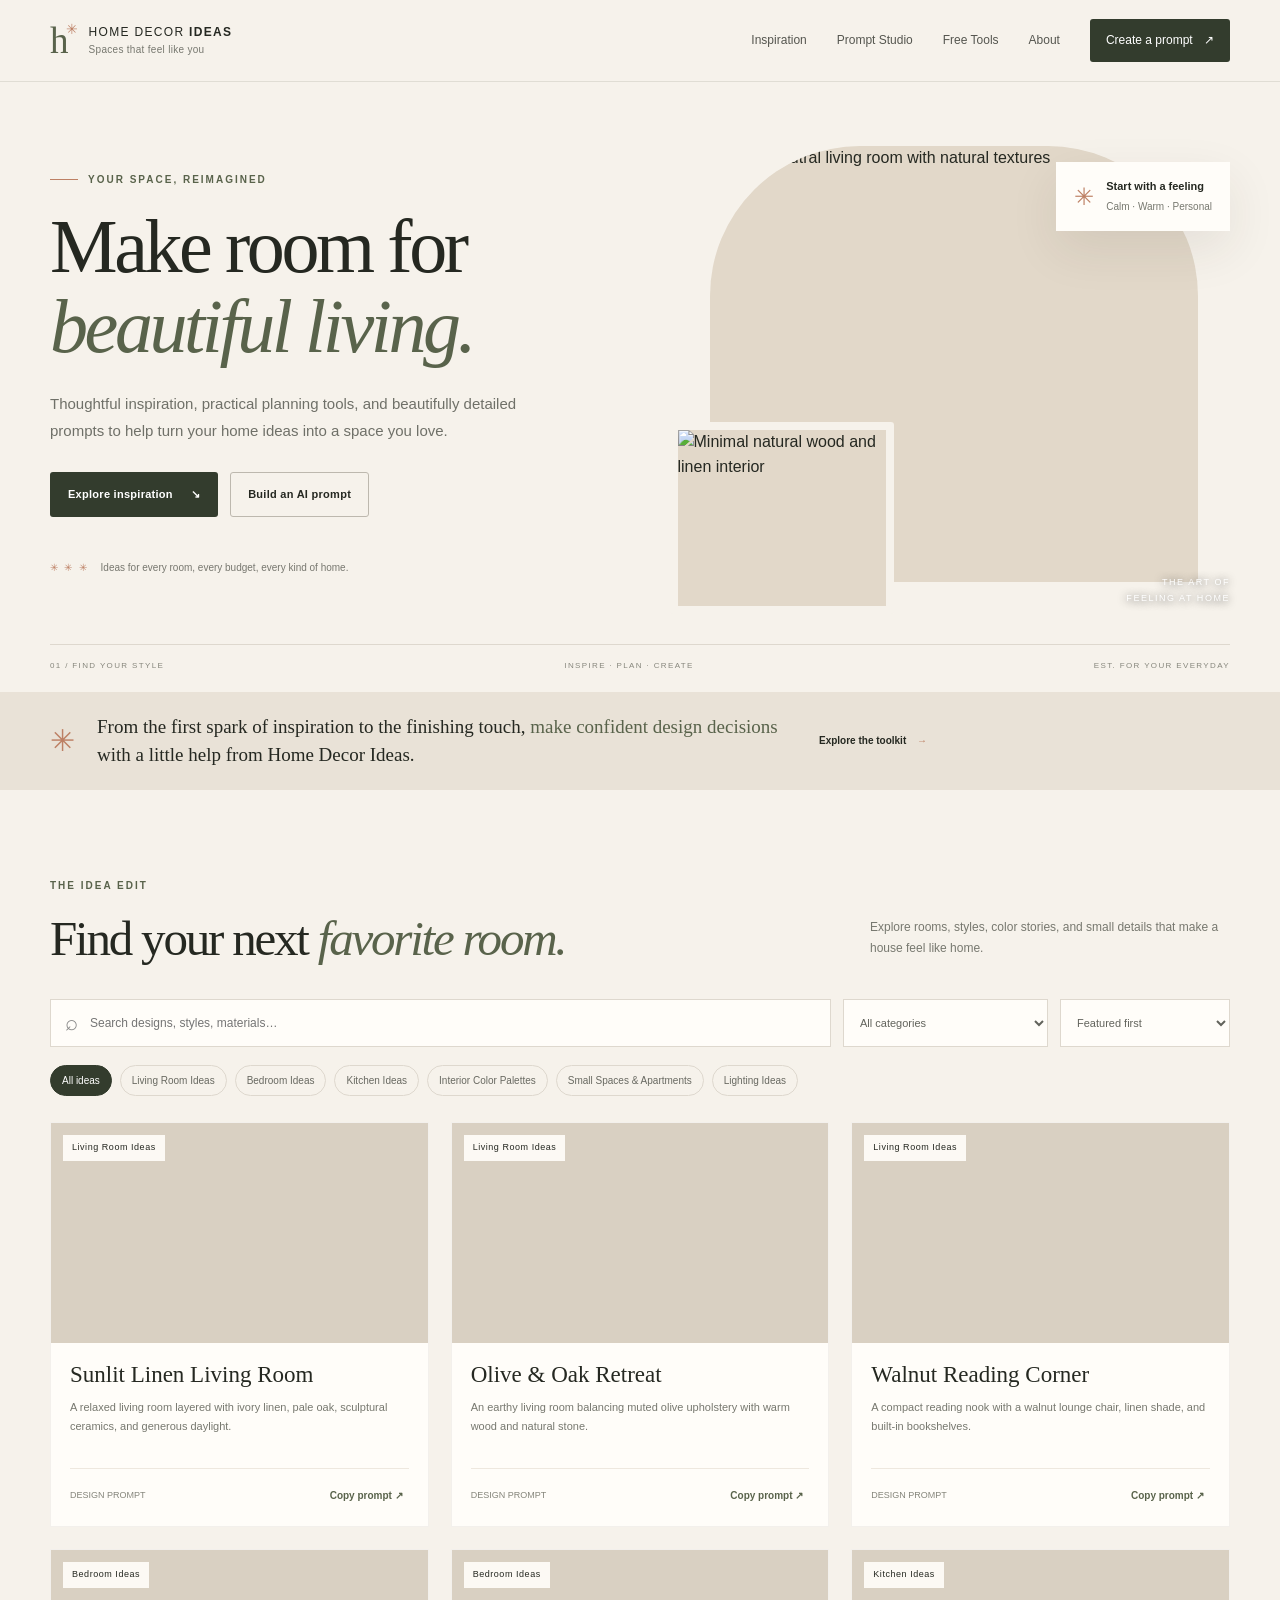
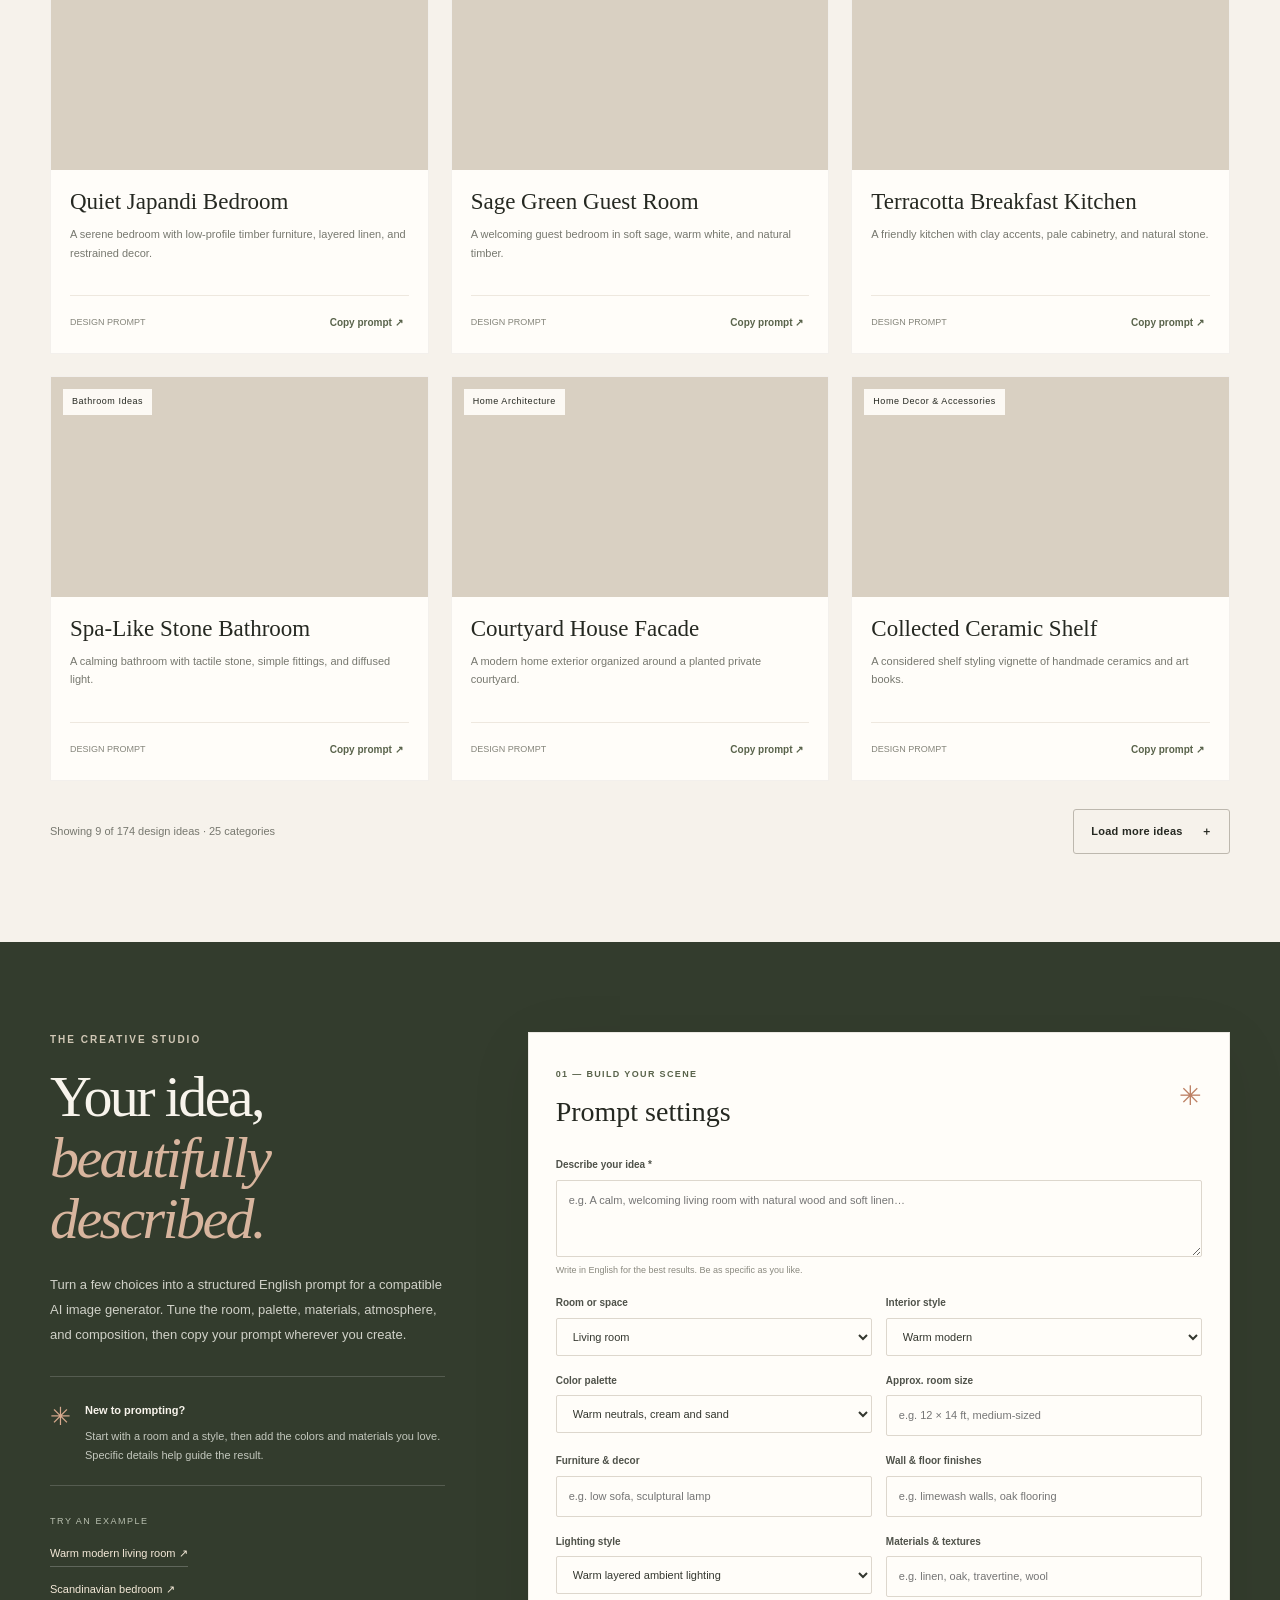
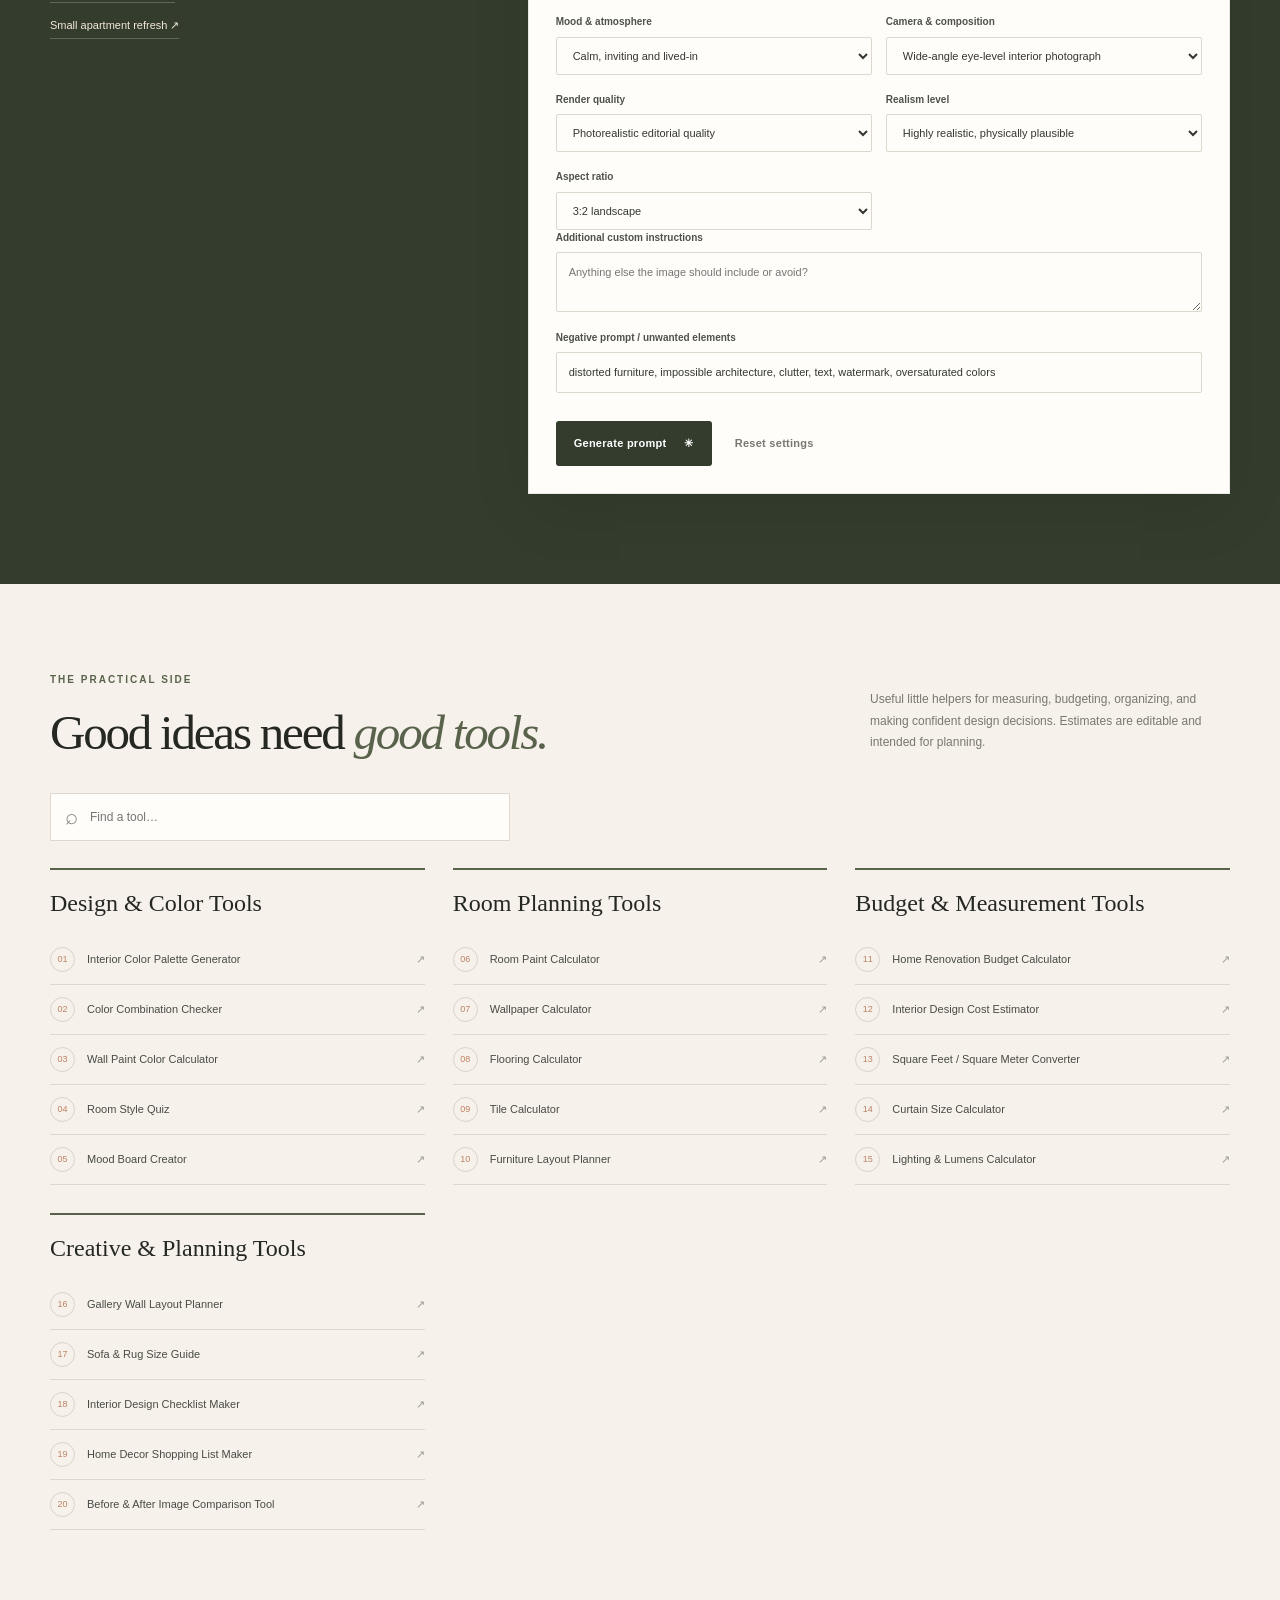
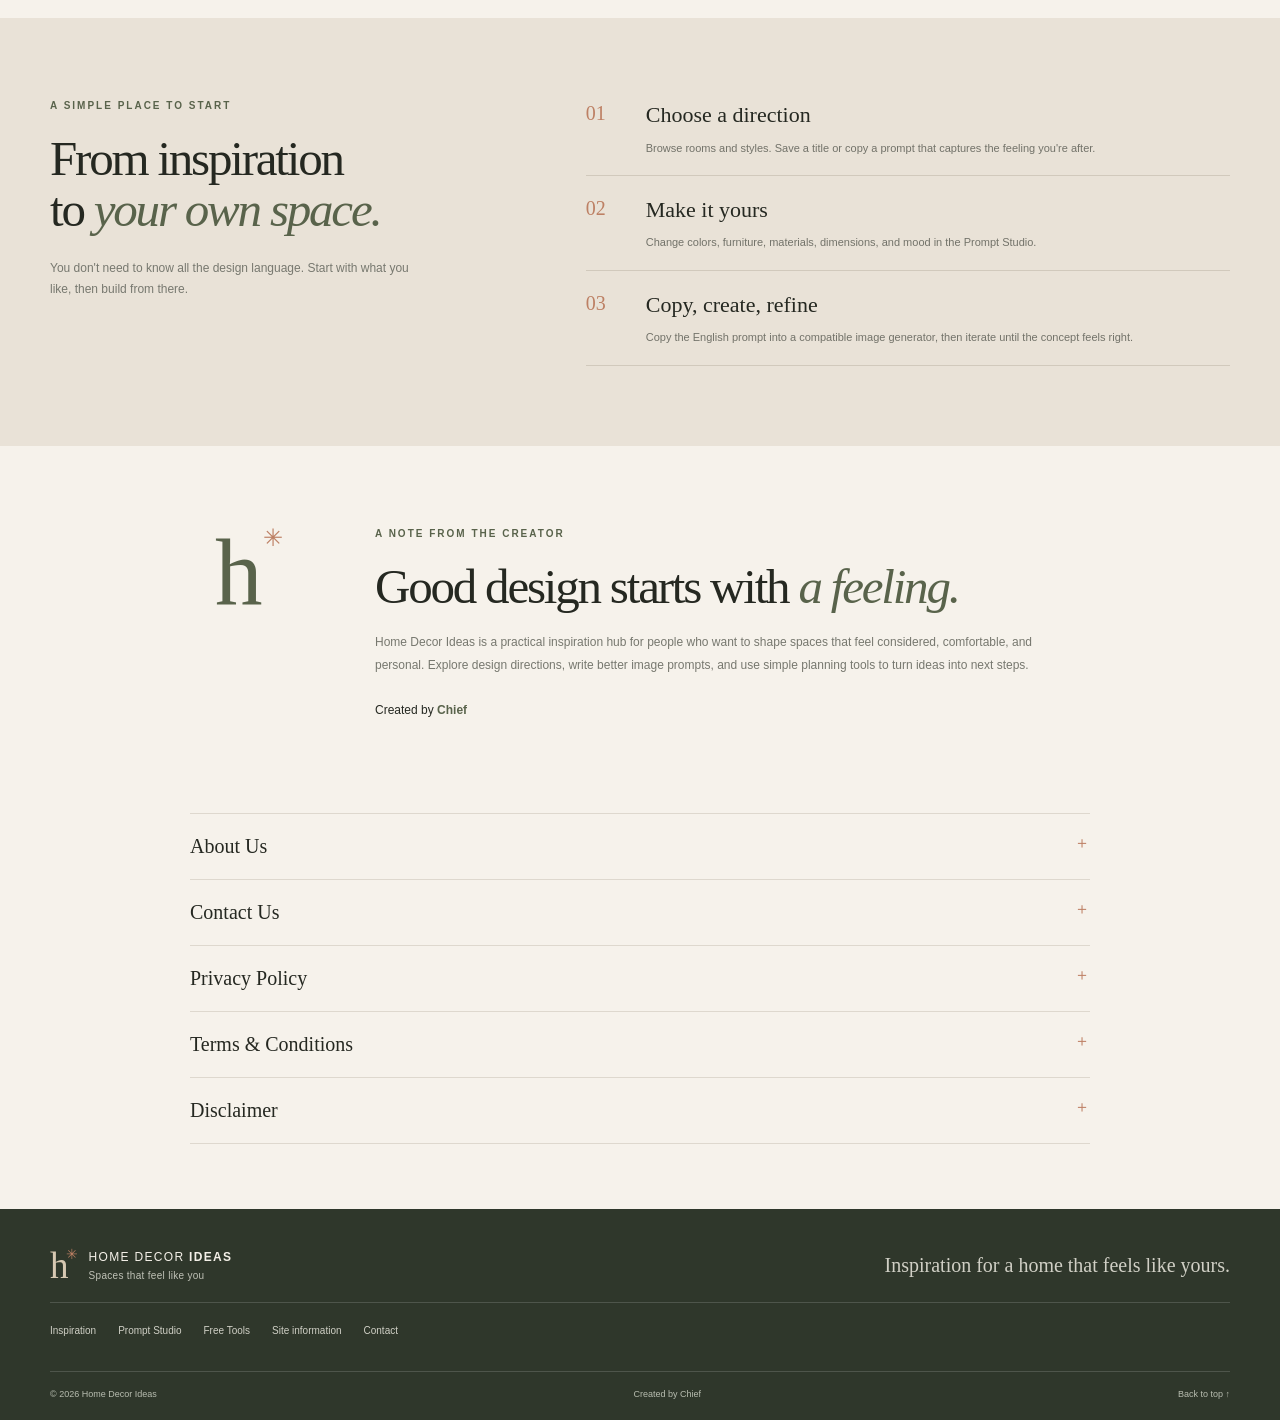
==== index.html @ 9a534ca4 "Add files via upload" ====
<!doctype html>
<html lang="en">
<head>
  <meta charset="utf-8">
  <meta name="viewport" content="width=device-width, initial-scale=1">
  <meta name="theme-color" content="#f6f2eb">
  <meta name="description" content="Home Decor Ideas — interior inspiration, AI prompt building, and practical room-planning tools.">
  <title>Home Decor Ideas — Design a Home You Love</title>
  <link rel="preconnect" href="https://images.unsplash.com">
  <link rel="stylesheet" href="style.css">
  <script defer src="script.js"></script>
</head>
<body>
  <a class="skip-link" href="#main">Skip to content</a>
  <header class="site-header">
    <a class="brand" href="#home" aria-label="Home Decor Ideas home"><span class="brand-mark">h<span>✳</span></span><span>HOME DECOR <b>IDEAS</b><small>Spaces that feel like you</small></span></a>
    <button class="menu-toggle" id="menuToggle" aria-expanded="false" aria-controls="mainNav">Menu <span>☰</span></button>
    <nav id="mainNav" class="main-nav" aria-label="Main navigation">
      <a href="#inspiration">Inspiration</a><a href="#prompt-studio">Prompt Studio</a><a href="#tools">Free Tools</a><a href="#about">About</a>
      <a class="nav-cta" href="#prompt-studio">Create a prompt <span>↗</span></a>
    </nav>
  </header>

  <main id="main">
    <section class="hero section-wrap" id="home">
      <div class="hero-copy">
        <p class="eyebrow"><span class="eyebrow-line"></span> YOUR SPACE, REIMAGINED</p>
        <h1>Make room for<br><em>beautiful living.</em></h1>
        <p class="hero-lede">Thoughtful inspiration, practical planning tools, and beautifully detailed prompts to help turn your home ideas into a space you love.</p>
        <div class="hero-actions"><a class="btn btn-dark" href="#inspiration">Explore inspiration <span>↘</span></a><a class="btn btn-outline" href="#prompt-studio">Build an AI prompt</a></div>
        <div class="hero-note"><span class="tiny-stars">✳ ✳ ✳</span><span>Ideas for every room, every budget, every kind of home.</span></div>
      </div>
      <div class="hero-art" aria-label="Interior design inspiration collage">
        <div class="hero-photo hero-photo-main"><img src="https://images.unsplash.com/photo-1600210492486-724fe5c67fb0?auto=format&fit=crop&w=1100&q=85" alt="Warm neutral living room with natural textures" fetchpriority="high"></div>
        <div class="hero-photo hero-photo-small"><img src="https://images.unsplash.com/photo-1616486338812-3dadae4b4ace?auto=format&fit=crop&w=600&q=80" alt="Minimal natural wood and linen interior" loading="lazy"></div>
        <div class="floating-note"><span class="note-icon">✳</span><div><b>Start with a feeling</b><small>Calm · Warm · Personal</small></div></div>
        <span class="hero-stamp">THE ART OF<br>FEELING AT HOME</span>
      </div>
      <div class="hero-bottom"><span>01 / FIND YOUR STYLE</span><span>INSPIRE · PLAN · CREATE</span><span>EST. FOR YOUR EVERYDAY</span></div>
    </section>

    <section class="intro-strip">
      <div class="section-wrap strip-inner"><span class="strip-star">✳</span><p>From the first spark of inspiration to the finishing touch, <b>make confident design decisions</b> with a little help from Home Decor Ideas.</p><a href="#tools">Explore the toolkit <span>→</span></a></div>
    </section>

    <section class="section-wrap section-pad" id="inspiration">
      <div class="section-heading"><div><p class="eyebrow">THE IDEA EDIT</p><h2>Find your next <em>favorite room.</em></h2></div><p class="section-sub">Explore rooms, styles, color stories, and small details that make a house feel like home.</p></div>
      <div class="library-controls">
        <label class="search-box"><span>⌕</span><input id="designSearch" type="search" placeholder="Search designs, styles, materials…" aria-label="Search design library"></label>
        <label class="filter-label"><span class="sr-only">Filter category</span><select id="categoryFilter"><option value="all">All categories</option></select></label>
        <label class="filter-label"><span class="sr-only">Sort designs</span><select id="designSort"><option value="featured">Featured first</option><option value="az">Title A–Z</option><option value="category">Category</option></select></label>
      </div>
      <div class="category-chips" id="categoryChips" aria-label="Quick category filters"></div>
      <div class="design-grid" id="designGrid" aria-live="polite"></div>
      <div class="library-footer"><p id="libraryCount">Loading ideas…</p><button class="btn btn-outline" id="loadMore">Load more ideas <span>＋</span></button></div>
    </section>

    <section class="prompt-section" id="prompt-studio">
      <div class="section-wrap prompt-layout">
        <div class="prompt-intro"><p class="eyebrow eyebrow-light">THE CREATIVE STUDIO</p><h2>Your idea,<br><em>beautifully described.</em></h2><p>Turn a few choices into a structured English prompt for a compatible AI image generator. Tune the room, palette, materials, atmosphere, and composition, then copy your prompt wherever you create.</p>
          <div class="prompt-tip"><span>✳</span><div><b>New to prompting?</b><p>Start with a room and a style, then add the colors and materials you love. Specific details help guide the result.</p></div></div>
          <div class="example-prompts"><span>TRY AN EXAMPLE</span><button type="button" class="example-chip" data-example="warm">Warm modern living room ↗</button><button type="button" class="example-chip" data-example="scandi">Scandinavian bedroom ↗</button><button type="button" class="example-chip" data-example="small">Small apartment refresh ↗</button></div>
        </div>
        <form class="prompt-form panel" id="promptForm">
          <div class="panel-head"><div><span class="step-label">01 — BUILD YOUR SCENE</span><h3>Prompt settings</h3></div><span class="panel-spark">✳</span></div>
          <label class="field full"><span>Describe your idea *</span><textarea id="idea" rows="3" required placeholder="e.g. A calm, welcoming living room with natural wood and soft linen…"></textarea><small>Write in English for the best results. Be as specific as you like.</small></label>
          <div class="field-grid">
            <label class="field"><span>Room or space</span><select id="room"><option>Living room</option><option>Bedroom</option><option>Kitchen</option><option>Bathroom</option><option>Dining room</option><option>Home office</option><option>Entryway</option><option>Studio apartment</option><option>Balcony / terrace</option><option>Garden</option><option>Whole-home exterior</option></select></label>
            <label class="field"><span>Interior style</span><select id="style"><option>Warm modern</option><option>Scandinavian</option><option>Japandi</option><option>Minimalist</option><option>Mid-century modern</option><option>Modern farmhouse</option><option>Industrial</option><option>Rustic organic</option><option>Traditional elegant</option><option>Coastal</option><option>Art deco</option><option>Eclectic</option><option>Luxury contemporary</option></select></label>
            <label class="field"><span>Color palette</span><select id="palette"><option>Warm neutrals, cream and sand</option><option>Sage green, ivory and oak</option><option>Terracotta, clay and warm white</option><option>Charcoal, walnut and brass</option><option>Soft blue, white and natural linen</option><option>Olive, beige and dark wood</option><option>Monochrome black and white</option><option>Muted blush, taupe and cream</option><option>Jewel tones with warm neutrals</option><option>Custom palette described below</option></select></label>
            <label class="field"><span>Approx. room size</span><input id="roomSize" placeholder="e.g. 12 × 14 ft, medium-sized"></label>
            <label class="field"><span>Furniture & decor</span><input id="furniture" placeholder="e.g. low sofa, sculptural lamp"></label>
            <label class="field"><span>Wall & floor finishes</span><input id="finishes" placeholder="e.g. limewash walls, oak flooring"></label>
            <label class="field"><span>Lighting style</span><select id="lighting"><option>Warm layered ambient lighting</option><option>Soft natural daylight</option><option>Statement pendant and accent lights</option><option>Indirect cove lighting</option><option>Dramatic directional lighting</option><option>Bright functional task lighting</option></select></label>
            <label class="field"><span>Materials & textures</span><input id="materials" placeholder="e.g. linen, oak, travertine, wool"></label>
            <label class="field"><span>Mood & atmosphere</span><select id="mood"><option>Calm, inviting and lived-in</option><option>Airy, fresh and uncluttered</option><option>Luxurious and sophisticated</option><option>Playful, colorful and expressive</option><option>Quiet, earthy and grounded</option><option>Moody, intimate and dramatic</option></select></label>
            <label class="field"><span>Camera & composition</span><select id="camera"><option>Wide-angle eye-level interior photograph</option><option>Corner view showing the full room layout</option><option>Architectural editorial composition</option><option>Balanced straight-on composition</option><option>Close-up vignette of materials and decor</option><option>Top-down room layout visualization</option></select></label>
            <label class="field"><span>Render quality</span><select id="quality"><option>Photorealistic editorial quality</option><option>High-end architectural visualization</option><option>Soft natural lifestyle photography</option><option>Detailed 3D interior render</option><option>Hand-rendered design concept</option></select></label>
            <label class="field"><span>Realism level</span><select id="realism"><option>Highly realistic, physically plausible</option><option>Stylized but believable</option><option>Conceptual and artistic</option></select></label>
            <label class="field"><span>Aspect ratio</span><select id="ratio"><option>3:2 landscape</option><option>16:9 wide landscape</option><option>4:5 portrait</option><option>1:1 square</option><option>9:16 vertical</option></select></label>
          </div>
          <label class="field full"><span>Additional custom instructions</span><textarea id="custom" rows="2" placeholder="Anything else the image should include or avoid?"></textarea></label>
          <label class="field full"><span>Negative prompt / unwanted elements</span><input id="negative" value="distorted furniture, impossible architecture, clutter, text, watermark, oversaturated colors" placeholder="e.g. clutter, visible cables, distorted furniture"></label>
          <div class="form-actions"><button class="btn btn-dark" type="submit">Generate prompt <span>✳</span></button><button class="btn btn-text" type="reset" id="resetPrompt">Reset settings</button></div>
          <div class="output-wrap" id="promptOutputWrap" hidden><div class="output-heading"><div><span class="step-label">02 — YOUR GENERATED PROMPT</span><h3>Ready to create</h3></div><span class="output-badge">TEMPLATE-BASED</span></div><p class="honesty-note">This tool assembles a prompt locally using your settings. It does not call a live AI model.</p><pre id="promptOutput" tabindex="0"></pre><div class="output-actions"><button type="button" class="btn btn-dark" id="copyPrompt">Copy prompt <span>↗</span></button><button type="button" class="btn btn-outline" id="copyNegative">Copy negative prompt</button><button type="button" class="btn btn-outline" id="regeneratePrompt">Regenerate</button></div></div>
        </form>
      </div>
    </section>

    <section class="section-wrap section-pad" id="tools">
      <div class="section-heading"><div><p class="eyebrow">THE PRACTICAL SIDE</p><h2>Good ideas need <em>good tools.</em></h2></div><p class="section-sub">Useful little helpers for measuring, budgeting, organizing, and making confident design decisions. Estimates are editable and intended for planning.</p></div>
      <label class="search-box tool-search"><span>⌕</span><input id="toolSearch" type="search" placeholder="Find a tool…" aria-label="Search free tools"></label>
      <div class="tool-directory" id="toolDirectory"></div>
    </section>

    <section class="tool-workspace section-wrap" id="toolWorkspace" hidden>
      <div class="tool-workspace-head"><div><p class="eyebrow">FREE TOOL WORKSPACE</p><h2 id="activeToolTitle">Tool name</h2><p id="activeToolDesc"></p></div><div class="workspace-actions"><button class="btn btn-outline" id="resetTool">Reset tool</button><button class="btn btn-text" id="closeTool">← All tools</button></div></div>
      <div class="tool-workspace-body"><form id="activeToolForm" class="tool-form panel"></form><div class="tool-result panel" id="activeToolResult"><div class="result-empty"><span>✳</span><h3>Your results will appear here</h3><p>Enter your details and select Calculate or Create to get started.</p></div></div></div>
    </section>

    <section class="how-section">
      <div class="section-wrap how-grid"><div><p class="eyebrow">A SIMPLE PLACE TO START</p><h2>From inspiration<br>to <em>your own space.</em></h2><p class="section-sub">You don't need to know all the design language. Start with what you like, then build from there.</p></div>
        <div class="how-steps"><article><span>01</span><div><h3>Choose a direction</h3><p>Browse rooms and styles. Save a title or copy a prompt that captures the feeling you're after.</p></div></article><article><span>02</span><div><h3>Make it yours</h3><p>Change colors, furniture, materials, dimensions, and mood in the Prompt Studio.</p></div></article><article><span>03</span><div><h3>Copy, create, refine</h3><p>Copy the English prompt into a compatible image generator, then iterate until the concept feels right.</p></div></article></div>
      </div>
    </section>

    <section class="section-wrap about-section section-pad" id="about">
      <div class="about-card"><div class="about-mark">h<span>✳</span></div><div><p class="eyebrow">A NOTE FROM THE CREATOR</p><h2>Good design starts with <em>a feeling.</em></h2><p>Home Decor Ideas is a practical inspiration hub for people who want to shape spaces that feel considered, comfortable, and personal. Explore design directions, write better image prompts, and use simple planning tools to turn ideas into next steps.</p><p class="creator-credit">Created by <b>Chief</b></p></div></div>
    </section>

    <section class="legal-section section-wrap" id="site-info">
      <details id="aboutDetails"><summary>About Us</summary><p>Home Decor Ideas offers design inspiration, prompt-building helpers, and practical planning calculators. It is intended for learning and early-stage planning, not as a substitute for professional architectural, engineering, electrical, or construction advice.</p></details>
      <details><summary>Contact Us</summary><p>Questions or feedback? Email <a href="mailto:chief0000019@gmail.com">chief0000019@gmail.com</a>. This static website opens your email app; it does not submit messages to a server.</p></details>
      <details><summary>Privacy Policy</summary><p>This version runs its main features in your browser. It does not include an account system or a website-owned analytics backend. Inputs are processed locally; uploaded images used in the comparison tool stay in browser memory for the current page session and are not uploaded by this code. If you use external image URLs or third-party services, those services may collect data under their own policies. Browser clipboard access is used only when you press a copy button. No data is intentionally sent to a Home Decor Ideas server because no such backend is included.</p></details>
      <details><summary>Terms & Conditions</summary><p>You may use this site for personal inspiration and planning. You are responsible for verifying rights to images and other materials you add, and for checking the accuracy and suitability of any plan before acting on it. Design prompts and generated concepts are not guarantees of real-world results. The site is provided as-is, without a promise of uninterrupted operation or fitness for a specific purpose.</p></details>
      <details><summary>Disclaimer</summary><p>All quantities, costs, lighting recommendations, and dimensions are estimates based on the inputs and assumptions shown. Verify measurements on site, account for doors, windows, surface conditions, product coverage, local prices, and applicable rules. Consult qualified professionals for structural changes, construction, electrical work, plumbing, and safety-sensitive decisions.</p></details>
    </section>
  </main>

  <footer class="site-footer"><div class="section-wrap footer-main"><a class="brand brand-footer" href="#home"><span class="brand-mark">h<span>✳</span></span><span>HOME DECOR <b>IDEAS</b><small>Spaces that feel like you</small></span></a><p>Inspiration for a home that feels like yours.</p><div class="footer-links"><a href="#inspiration">Inspiration</a><a href="#prompt-studio">Prompt Studio</a><a href="#tools">Free Tools</a><a href="#site-info">Site information</a><a href="mailto:chief0000019@gmail.com">Contact</a></div></div><div class="section-wrap footer-bottom"><span>© <span id="year"></span> Home Decor Ideas</span><span>Created by Chief</span><a href="#home">Back to top ↑</a></div></footer>
  <div id="toast" class="toast" role="status" aria-live="polite"></div>
</body>
</html>
---- style.css ----
:root{--paper:#f6f2eb;--paper-2:#fffdf9;--ink:#252821;--muted:#77786f;--line:#ded8ce;--green:#59634b;--green-dark:#333c2d;--clay:#bd8064;--sand:#e8dfd2;--serif:Georgia,"Times New Roman",serif;--sans:Inter,"Avenir Next",Avenir,Arial,sans-serif;--shadow:0 18px 50px rgba(50,45,35,.09)}*{box-sizing:border-box}html{scroll-behavior:smooth;scroll-padding-top:90px}body{margin:0;background:var(--paper);color:var(--ink);font-family:var(--sans);line-height:1.55}img{max-width:100%;display:block}a{color:inherit;text-decoration:none}button,input,select,textarea{font:inherit}button,a,select{ -webkit-tap-highlight-color:transparent}button{cursor:pointer}.section-wrap{width:min(1180px,calc(100% - 48px));margin-inline:auto}.section-pad{padding-block:88px}.skip-link{position:absolute;left:-999px;top:0;background:white;padding:12px;z-index:99}.skip-link:focus{left:12px}.site-header{height:82px;padding:0 max(24px,calc((100vw - 1180px)/2));display:flex;align-items:center;justify-content:space-between;border-bottom:1px solid rgba(70,65,55,.12);background:rgba(246,242,235,.94);position:sticky;top:0;z-index:20;backdrop-filter:blur(14px)}.brand{display:flex;align-items:center;gap:11px;font-size:12px;letter-spacing:.11em;font-weight:500;line-height:1.2}.brand b{font-weight:800}.brand small{display:block;font-size:10px;letter-spacing:.03em;color:var(--muted);font-weight:400;margin-top:5px}.brand-mark{font-family:var(--serif);font-size:37px;line-height:1;color:var(--green);letter-spacing:-.08em}.brand-mark span{font-family:var(--sans);font-size:14px;color:var(--clay);vertical-align:top;letter-spacing:0}.main-nav{display:flex;align-items:center;gap:30px;font-size:12px;color:#55564f}.main-nav a:hover,.footer-links a:hover{color:var(--clay)}.main-nav .nav-cta{background:var(--green-dark);color:#fff;padding:12px 16px;border-radius:3px}.nav-cta span{margin-left:8px}.menu-toggle{display:none;background:none;border:0}.hero{min-height:610px;display:grid;grid-template-columns:1fr 1fr;align-items:center;gap:5%;padding-top:48px;position:relative;padding-bottom:74px}.eyebrow{font-size:10px;letter-spacing:.2em;font-weight:800;color:var(--green);display:flex;align-items:center;gap:10px;margin:0 0 19px}.eyebrow-line{height:1px;width:28px;background:var(--clay)}h1,h2,h3,p{margin-top:0}h1,h2{font-family:var(--serif);font-weight:400;letter-spacing:-.045em;line-height:1.05}h1{font-size:clamp(48px,6.1vw,76px);margin-bottom:24px}h1 em,h2 em{font-weight:400;color:var(--green);font-style:italic}.hero-lede{max-width:480px;color:#6f7068;font-size:15px;line-height:1.8;margin-bottom:28px}.hero-actions{display:flex;gap:12px;flex-wrap:wrap}.btn{border:1px solid transparent;border-radius:3px;min-height:45px;padding:12px 17px;display:inline-flex;align-items:center;justify-content:center;gap:18px;font-size:11px;font-weight:700;letter-spacing:.025em;transition:transform .2s,background .2s,border-color .2s}.btn:hover{transform:translateY(-2px)}.btn-dark{background:var(--green-dark);color:white}.btn-dark:hover{background:#20281e}.btn-outline{background:transparent;border-color:#bdb8ae;color:var(--ink)}.btn-outline:hover{border-color:var(--green);background:#fffaf2}.btn-text{background:transparent;color:var(--muted);padding-inline:10px}.hero-note{display:flex;align-items:center;gap:12px;color:#77776f;font-size:10px;margin-top:43px}.tiny-stars{color:var(--clay);letter-spacing:.18em}.hero-art{height:480px;position:relative}.hero-photo{position:absolute;overflow:hidden;background:#e2d8c9}.hero-photo img{width:100%;height:100%;object-fit:cover}.hero-photo-main{inset:12px 32px 32px 40px;border-radius:150px 150px 3px 3px}.hero-photo-small{width:40%;height:40%;bottom:0;left:0;border:8px solid var(--paper);border-radius:3px}.floating-note{position:absolute;right:0;top:28px;background:var(--paper-2);padding:16px 18px;display:flex;align-items:center;gap:12px;box-shadow:var(--shadow);font-size:11px}.floating-note small{display:block;color:var(--muted);margin-top:4px;font-size:10px}.note-icon{font-size:24px;color:var(--clay)}.hero-stamp{position:absolute;right:0;bottom:8px;font-size:9px;letter-spacing:.17em;line-height:1.8;color:#fff;text-align:right;text-shadow:0 1px 8px #333}.hero-bottom{position:absolute;bottom:20px;left:0;right:0;border-top:1px solid var(--line);padding-top:15px;display:flex;justify-content:space-between;font-size:8px;letter-spacing:.17em;color:#87877d}.intro-strip{background:#e9e2d7}.strip-inner{min-height:98px;display:flex;align-items:center;gap:22px}.strip-star{color:var(--clay);font-size:30px}.strip-inner p{font-family:var(--serif);font-size:19px;line-height:1.5;max-width:700px;margin:0;flex:1}.strip-inner p b{font-weight:400;color:var(--green)}.strip-inner>a{font-size:10px;font-weight:700;white-space:nowrap}.strip-inner>a span{margin-left:8px;color:var(--clay)}.section-heading{display:flex;align-items:end;justify-content:space-between;gap:30px;margin-bottom:35px}.section-heading h2,.how-grid h2,.about-card h2{font-size:clamp(34px,4vw,49px);margin:0}.section-sub{font-size:12px;line-height:1.8;color:var(--muted);max-width:360px;margin:0 0 4px}.library-controls{display:grid;grid-template-columns:1fr 205px 170px;gap:12px;margin-bottom:18px}.search-box{height:48px;display:flex;align-items:center;gap:10px;border:1px solid var(--line);background:var(--paper-2);padding:0 14px;color:#888}.search-box span{font-size:22px}.search-box input{border:0;outline:0;background:transparent;width:100%;font-size:12px;color:var(--ink)}.filter-label select{width:100%;height:48px;background:var(--paper-2);border:1px solid var(--line);padding:0 12px;font-size:11px;color:#62635c;outline-color:var(--green)}.category-chips{display:flex;gap:8px;flex-wrap:wrap;margin-bottom:26px}.chip{border:1px solid var(--line);padding:7px 11px;border-radius:40px;background:transparent;color:#686961;font-size:10px}.chip.active,.chip:hover{background:var(--green-dark);border-color:var(--green-dark);color:white}.design-grid{display:grid;grid-template-columns:repeat(3,minmax(0,1fr));gap:22px}.design-card{background:var(--paper-2);border:1px solid rgba(100,90,75,.08);min-width:0;transition:transform .25s,box-shadow .25s}.design-card:hover{transform:translateY(-4px);box-shadow:var(--shadow)}.design-image{height:220px;position:relative;overflow:hidden;background:#e4d9c9}.design-image img{height:100%;width:100%;object-fit:cover;transition:transform .5s}.design-card:hover .design-image img{transform:scale(1.04)}.design-tag{position:absolute;top:12px;left:12px;background:rgba(255,253,249,.92);padding:6px 9px;font-size:9px;letter-spacing:.06em}.design-card-body{padding:19px 19px 17px}.design-card h3{font-family:var(--serif);font-weight:400;font-size:23px;line-height:1.15;margin:0 0 9px}.design-card p{font-size:11px;line-height:1.7;color:var(--muted);min-height:56px;margin-bottom:14px}.card-bottom{display:flex;align-items:center;justify-content:space-between;gap:10px;border-top:1px solid #eee8df;padding-top:13px}.card-bottom span{font-size:9px;color:#85857b}.copy-small{border:0;background:none;color:var(--green);font-size:10px;font-weight:800;padding:6px}.copy-small:hover{color:var(--clay)}.library-footer{display:flex;justify-content:space-between;align-items:center;padding-top:28px}.library-footer p{font-size:11px;color:var(--muted);margin:0}.empty-state{grid-column:1/-1;text-align:center;padding:55px 20px;background:#eee8df;color:var(--muted)}.empty-state h3{font-family:var(--serif);font-size:25px;color:var(--ink);font-weight:400}.prompt-section{background:var(--green-dark);color:#f8f4ec;padding:90px 0}.prompt-layout{display:grid;grid-template-columns:.72fr 1.28fr;gap:7%;align-items:start}.eyebrow-light{color:#d0c7b5}.prompt-intro{position:sticky;top:120px}.prompt-intro h2{font-size:clamp(40px,4.6vw,58px);margin-bottom:24px}.prompt-intro h2 em{color:#d8b59e}.prompt-intro>p:not(.eyebrow){color:#d0d1c8;font-size:13px;line-height:1.9}.prompt-tip{display:flex;gap:14px;border-top:1px solid rgba(255,255,255,.17);border-bottom:1px solid rgba(255,255,255,.17);padding:20px 0;margin:29px 0}.prompt-tip>span{font-size:25px;color:#d7a98e}.prompt-tip b{font-size:11px}.prompt-tip p{font-size:11px;color:#c3c7bd;line-height:1.7;margin:5px 0 0}.example-prompts{display:flex;flex-direction:column;align-items:flex-start;gap:10px}.example-prompts>span{font-size:9px;letter-spacing:.17em;color:#b9c0b0;margin-bottom:2px}.example-chip{border:0;border-bottom:1px solid rgba(255,255,255,.22);background:none;color:#f4e9d8;font-size:11px;padding:4px 0}.panel{background:var(--paper-2);color:var(--ink);padding:27px;border:1px solid rgba(60,50,35,.1);box-shadow:0 16px 60px rgba(0,0,0,.08)}.panel-head,.output-heading{display:flex;align-items:center;justify-content:space-between;margin-bottom:24px}.step-label{font-size:9px;letter-spacing:.15em;color:var(--green);font-weight:800}.panel-head h3,.output-heading h3{font-family:var(--serif);font-size:28px;font-weight:400;margin:5px 0 0}.panel-spark{font-size:27px;color:var(--clay)}.field-grid{display:grid;grid-template-columns:1fr 1fr;gap:17px 14px}.field{display:flex;flex-direction:column;gap:7px;min-width:0}.field.full{margin-bottom:18px}.field>span{font-size:10px;font-weight:700;color:#4f524a}.field input,.field select,.field textarea,.tool-form input,.tool-form select,.tool-form textarea{width:100%;min-width:0;border:1px solid #ddd7cd;background:#fffdf9;padding:11px 12px;color:#34372f;border-radius:2px;font-size:11px;outline-color:var(--green)}.field textarea,.tool-form textarea{resize:vertical;line-height:1.6}.field small{font-size:9px;color:#8a897f;line-height:1.5}.form-actions{display:flex;gap:12px;align-items:center;padding-top:10px}.output-wrap{border-top:1px solid var(--line);margin-top:27px;padding-top:24px}.output-badge{font-size:8px;letter-spacing:.08em;color:var(--green);border:1px solid #d2d8ca;padding:6px 8px}.honesty-note{font-size:10px;color:var(--muted);line-height:1.6}.output-wrap pre{white-space:pre-wrap;overflow-wrap:anywhere;font-family:var(--sans);font-size:12px;line-height:1.8;color:#505249;background:#f1ede5;padding:17px;max-height:360px;overflow:auto;border-left:2px solid var(--clay)}.output-actions{display:flex;gap:9px;flex-wrap:wrap}.tool-search{max-width:460px;margin-bottom:27px}.tool-directory{display:grid;grid-template-columns:repeat(3,minmax(0,1fr));gap:28px}.tool-group{border-top:2px solid var(--green);padding-top:15px}.tool-group h3{font-family:var(--serif);font-weight:400;font-size:24px;margin:0 0 13px}.tool-link{width:100%;display:flex;align-items:center;gap:12px;text-align:left;background:transparent;border:0;border-bottom:1px solid var(--line);padding:12px 0;color:#484b43;font-size:11px}.tool-link:hover{color:var(--green);padding-left:4px}.tool-link .tool-number{width:25px;height:25px;display:grid;place-items:center;border:1px solid #d8d3c9;border-radius:50%;font-size:9px;color:var(--clay);flex-shrink:0}.tool-link span:nth-child(2){flex:1}.tool-link .tool-arrow{color:#9c9a90}.tool-workspace{padding-block:50px 80px;border-top:1px solid var(--line)}.tool-workspace-head{display:flex;align-items:end;justify-content:space-between;gap:25px;margin-bottom:25px}.tool-workspace-head h2{font-size:42px;margin:0 0 8px}.tool-workspace-head p:not(.eyebrow){font-size:12px;color:var(--muted);margin:0;max-width:650px}.workspace-actions{display:flex;gap:8px;flex-wrap:wrap}.tool-workspace-body{display:grid;grid-template-columns:.9fr 1.1fr;gap:20px;align-items:start}.tool-form .field-grid{margin-bottom:20px}.tool-form .field{margin-bottom:15px}.tool-form .btn{margin-top:5px}.tool-result{min-height:280px}.result-empty{text-align:center;max-width:300px;margin:45px auto;color:var(--muted)}.result-empty>span{font-size:30px;color:var(--clay)}.result-empty h3{font-family:var(--serif);font-size:24px;color:var(--ink);font-weight:400;margin:10px 0}.result-empty p{font-size:11px;line-height:1.8}.result-content h3{font-family:var(--serif);font-size:27px;font-weight:400;margin:0 0 10px}.result-content p,.result-content li{font-size:12px;line-height:1.75;color:#62635b}.result-metric{display:inline-block;background:#e8e9df;padding:14px 16px;margin:7px 7px 8px 0;min-width:120px}.result-metric b{display:block;font-family:var(--serif);font-size:24px;font-weight:400;color:var(--green-dark)}.result-metric span{font-size:9px;color:#707267}.result-content .result-note{font-size:10px;color:#85867d;border-top:1px solid var(--line);padding-top:13px;margin-top:15px}.swatch-grid{display:grid;grid-template-columns:repeat(5,1fr);gap:7px;margin:16px 0}.swatch{min-width:0}.swatch-color{height:74px;border:1px solid rgba(0,0,0,.08);border-radius:2px}.swatch small{font-size:9px;display:block;margin-top:5px;overflow-wrap:anywhere}.mood-board{display:grid;grid-template-columns:repeat(3,1fr);gap:8px;margin:15px 0}.mood-tile{padding:12px;min-height:90px;display:flex;flex-direction:column;justify-content:space-between;font-size:10px}.mood-tile b{font-size:11px}.layout-canvas{position:relative;aspect-ratio:1.25;background:#e9e2d7;border:8px solid #c9bca9;margin:16px 0;overflow:hidden}.layout-item{position:absolute;display:grid;place-items:center;text-align:center;background:#8e9a7b;border:2px solid #f6f2eb;color:#fff;font-size:9px;padding:3px;min-width:48px;min-height:35px;cursor:move;touch-action:none}.layout-item:nth-child(even){background:#bd8064}.check-row{display:flex;align-items:center;gap:9px;margin:10px 0;font-size:12px;color:#5b5e55}.check-row input{width:auto}.shopping-row{display:grid;grid-template-columns:1.5fr .5fr .7fr auto;gap:7px;margin:8px 0}.shopping-row input{min-width:0;width:100%;padding:9px;font-size:11px;border:1px solid var(--line)}.mini-btn{border:1px solid var(--line);background:transparent;padding:5px 9px;font-size:10px}.compare-box{position:relative;overflow:hidden;min-height:240px;background:#e4ded3;display:grid;place-items:center;margin:16px 0}.compare-box img{position:absolute;inset:0;width:100%;height:100%;object-fit:cover}.compare-before{clip-path:inset(0 50% 0 0)}.compare-divider{position:absolute;top:0;bottom:0;left:50%;width:2px;background:white;pointer-events:none}.compare-range{width:100%;margin-top:10px}.how-section{background:#e9e2d7;padding:80px 0}.how-grid{display:grid;grid-template-columns:.8fr 1.2fr;gap:9%;align-items:start}.how-grid .section-sub{margin-top:22px}.how-steps article{display:grid;grid-template-columns:45px 1fr;gap:15px;border-bottom:1px solid #d1c9bc;padding:17px 0}.how-steps article:first-child{padding-top:0}.how-steps article>span{font-family:var(--serif);font-size:20px;color:var(--clay)}.how-steps h3{font-family:var(--serif);font-size:22px;font-weight:400;margin:0 0 6px}.how-steps p{font-size:11px;color:#727269;line-height:1.8;margin:0}.about-section{padding-block:80px}.about-card{display:grid;grid-template-columns:120px 1fr;gap:40px;max-width:850px;margin:auto}.about-mark{font-family:var(--serif);font-size:95px;color:var(--green);line-height:1}.about-mark span{font-family:var(--sans);font-size:24px;color:var(--clay);vertical-align:top}.about-card h2{margin-bottom:19px}.about-card p:not(.eyebrow){font-size:12px;line-height:1.9;color:var(--muted);max-width:700px}.creator-credit{margin-top:22px;color:var(--ink)!important}.creator-credit b{color:var(--green)}.legal-section{padding-bottom:65px;max-width:900px}.legal-section details{border-top:1px solid var(--line);padding:17px 0}.legal-section details:last-child{border-bottom:1px solid var(--line)}.legal-section summary{cursor:pointer;list-style:none;font-family:var(--serif);font-size:20px}.legal-section summary::-webkit-details-marker{display:none}.legal-section summary:after{content:"＋";float:right;color:var(--clay);font-family:var(--sans);font-size:16px}.legal-section details[open] summary:after{content:"−"}.legal-section details p{font-size:11px;line-height:1.9;color:var(--muted);max-width:850px;margin:14px 0 0}.legal-section details a{text-decoration:underline;color:var(--green)}.site-footer{background:#2f372b;color:#e9e5dc;padding:38px 0 18px}.footer-main{display:grid;grid-template-columns:1fr 1fr;gap:18px;align-items:center;padding-bottom:32px}.brand-footer{color:#f4f0e8}.brand-footer .brand-mark{color:#d7c8b2}.brand-footer small{color:#c0c2b7}.footer-main>p{font-family:var(--serif);font-size:20px;color:#d0cfc5;margin:0;justify-self:end}.footer-links{grid-column:1/-1;display:flex;gap:22px;flex-wrap:wrap;font-size:10px;color:#d0d0c6;padding-top:20px;border-top:1px solid rgba(255,255,255,.15)}.footer-bottom{border-top:1px solid rgba(255,255,255,.15);padding-top:16px;display:flex;justify-content:space-between;gap:15px;color:#b8bdb0;font-size:9px}.toast{position:fixed;bottom:22px;left:50%;transform:translate(-50%,20px);opacity:0;pointer-events:none;background:#283226;color:#fff;padding:12px 18px;font-size:11px;box-shadow:var(--shadow);transition:all .25s;z-index:50;max-width:calc(100% - 30px)}.toast.show{opacity:1;transform:translate(-50%,0)}[hidden]{display:none!important}.sr-only{position:absolute;width:1px;height:1px;padding:0;margin:-1px;overflow:hidden;clip:rect(0,0,0,0);white-space:nowrap;border:0}
@media(max-width:900px){.main-nav{gap:17px}.hero{gap:2%}.hero-art{height:410px}.design-grid{grid-template-columns:repeat(2,minmax(0,1fr))}.prompt-layout{grid-template-columns:1fr;gap:35px}.prompt-intro{position:static}.example-prompts{flex-direction:row;flex-wrap:wrap;align-items:center}.example-prompts>span{width:100%}.tool-directory{grid-template-columns:repeat(2,minmax(0,1fr))}.tool-workspace-body{grid-template-columns:1fr 1fr}.hero-bottom{font-size:7px}}
@media(max-width:640px){.section-wrap{width:calc(100% - 32px)}.section-pad{padding-block:60px}.site-header{height:70px;padding-inline:16px}.brand{font-size:10px;gap:7px}.brand-mark{font-size:31px}.menu-toggle{display:block;font-size:11px;color:var(--ink)}.menu-toggle span{margin-left:5px}.main-nav{display:none;position:absolute;top:69px;left:0;right:0;background:var(--paper-2);padding:18px 20px 22px;border-bottom:1px solid var(--line);box-shadow:var(--shadow);flex-direction:column;align-items:stretch;gap:0}.main-nav.open{display:flex}.main-nav a{padding:12px 4px;border-bottom:1px solid #eee8df}.main-nav .nav-cta{margin-top:10px;text-align:center;border:0}.hero{display:flex;flex-direction:column;align-items:stretch;padding-top:50px;padding-bottom:68px;gap:20px}.hero-copy{position:relative;z-index:1}h1{font-size:53px}.hero-lede{font-size:13px}.hero-art{height:340px;width:100%;margin-top:4px}.hero-photo-main{inset:0 30px 20px 35px}.hero-photo-small{width:37%;height:40%;border-width:6px}.floating-note{top:15px;padding:11px 12px}.hero-stamp{bottom:4px;font-size:8px}.hero-bottom{bottom:14px}.hero-bottom span:last-child{display:none}.strip-inner{padding-block:20px;gap:13px;align-items:flex-start}.strip-star{font-size:22px}.strip-inner p{font-size:15px}.strip-inner>a{display:none}.section-heading{display:block;margin-bottom:25px}.section-heading h2,.how-grid h2,.about-card h2{font-size:36px}.section-sub{margin-top:17px;max-width:none}.library-controls{grid-template-columns:1fr 1fr}.search-box{grid-column:1/-1}.design-grid{grid-template-columns:1fr;gap:16px}.design-image{height:235px}.design-card p{min-height:0}.library-footer{align-items:flex-start;gap:15px;flex-direction:column}.prompt-section{padding:60px 0}.prompt-intro h2{font-size:43px}.panel{padding:19px}.field-grid{grid-template-columns:1fr;gap:14px}.form-actions{flex-wrap:wrap}.output-actions .btn{flex:1}.tool-directory{grid-template-columns:1fr;gap:25px}.tool-workspace{padding-block:38px 55px}.tool-workspace-head{display:block}.workspace-actions{margin-top:16px}.tool-workspace-head h2{font-size:36px}.tool-workspace-body{grid-template-columns:1fr}.tool-result{min-height:210px}.how-section{padding:60px 0}.how-grid{grid-template-columns:1fr;gap:30px}.about-card{grid-template-columns:1fr;gap:10px}.about-mark{font-size:65px}.footer-main{grid-template-columns:1fr;gap:18px}.footer-main>p{justify-self:start;font-size:18px}.footer-links{gap:15px}.footer-bottom{flex-wrap:wrap}.footer-bottom span:first-child{width:100%}.swatch-grid{grid-template-columns:repeat(5,minmax(0,1fr))}.swatch-color{height:55px}.shopping-row{grid-template-columns:1fr 60px 80px auto}.hero-actions .btn{flex:1}.category-chips{gap:6px}.chip{font-size:9px;padding:7px 9px}}
@media(prefers-reduced-motion:reduce){*,*::before,*::after{scroll-behavior:auto!important;transition:none!important;animation:none!important}}
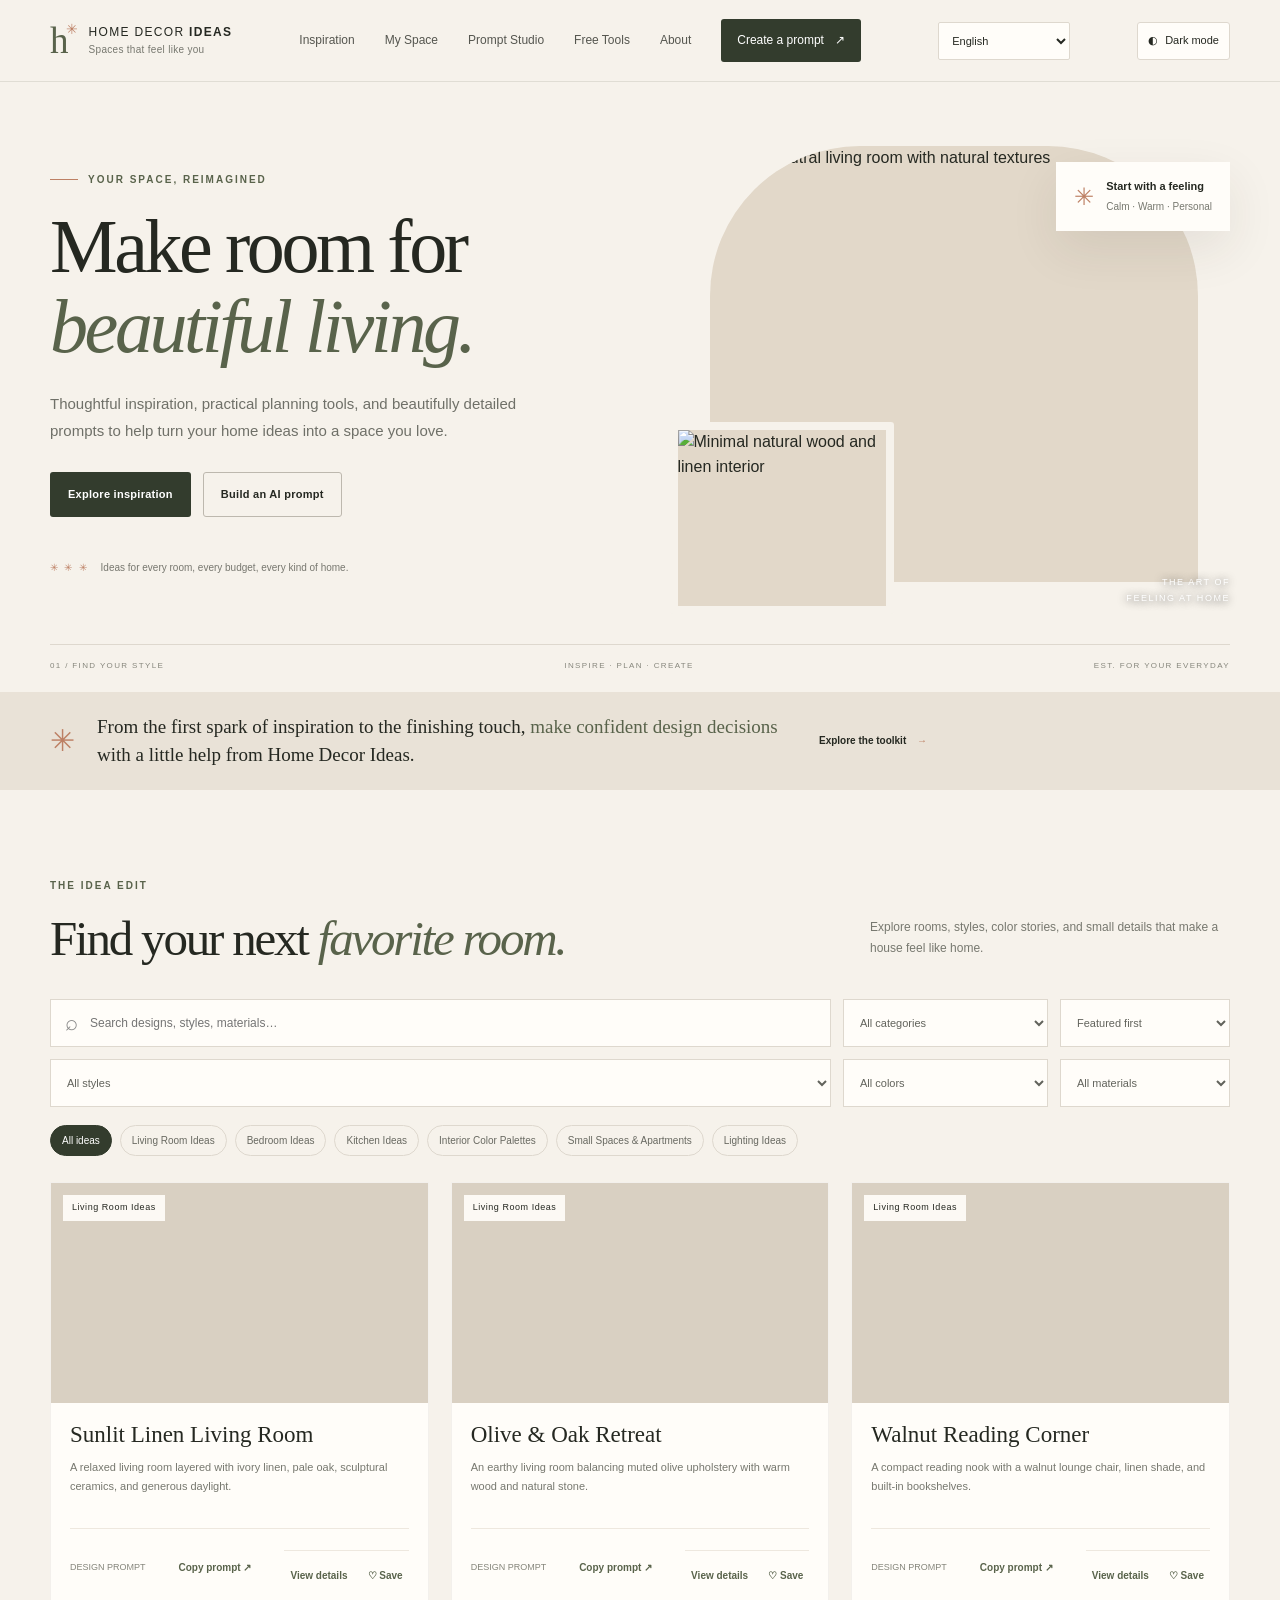
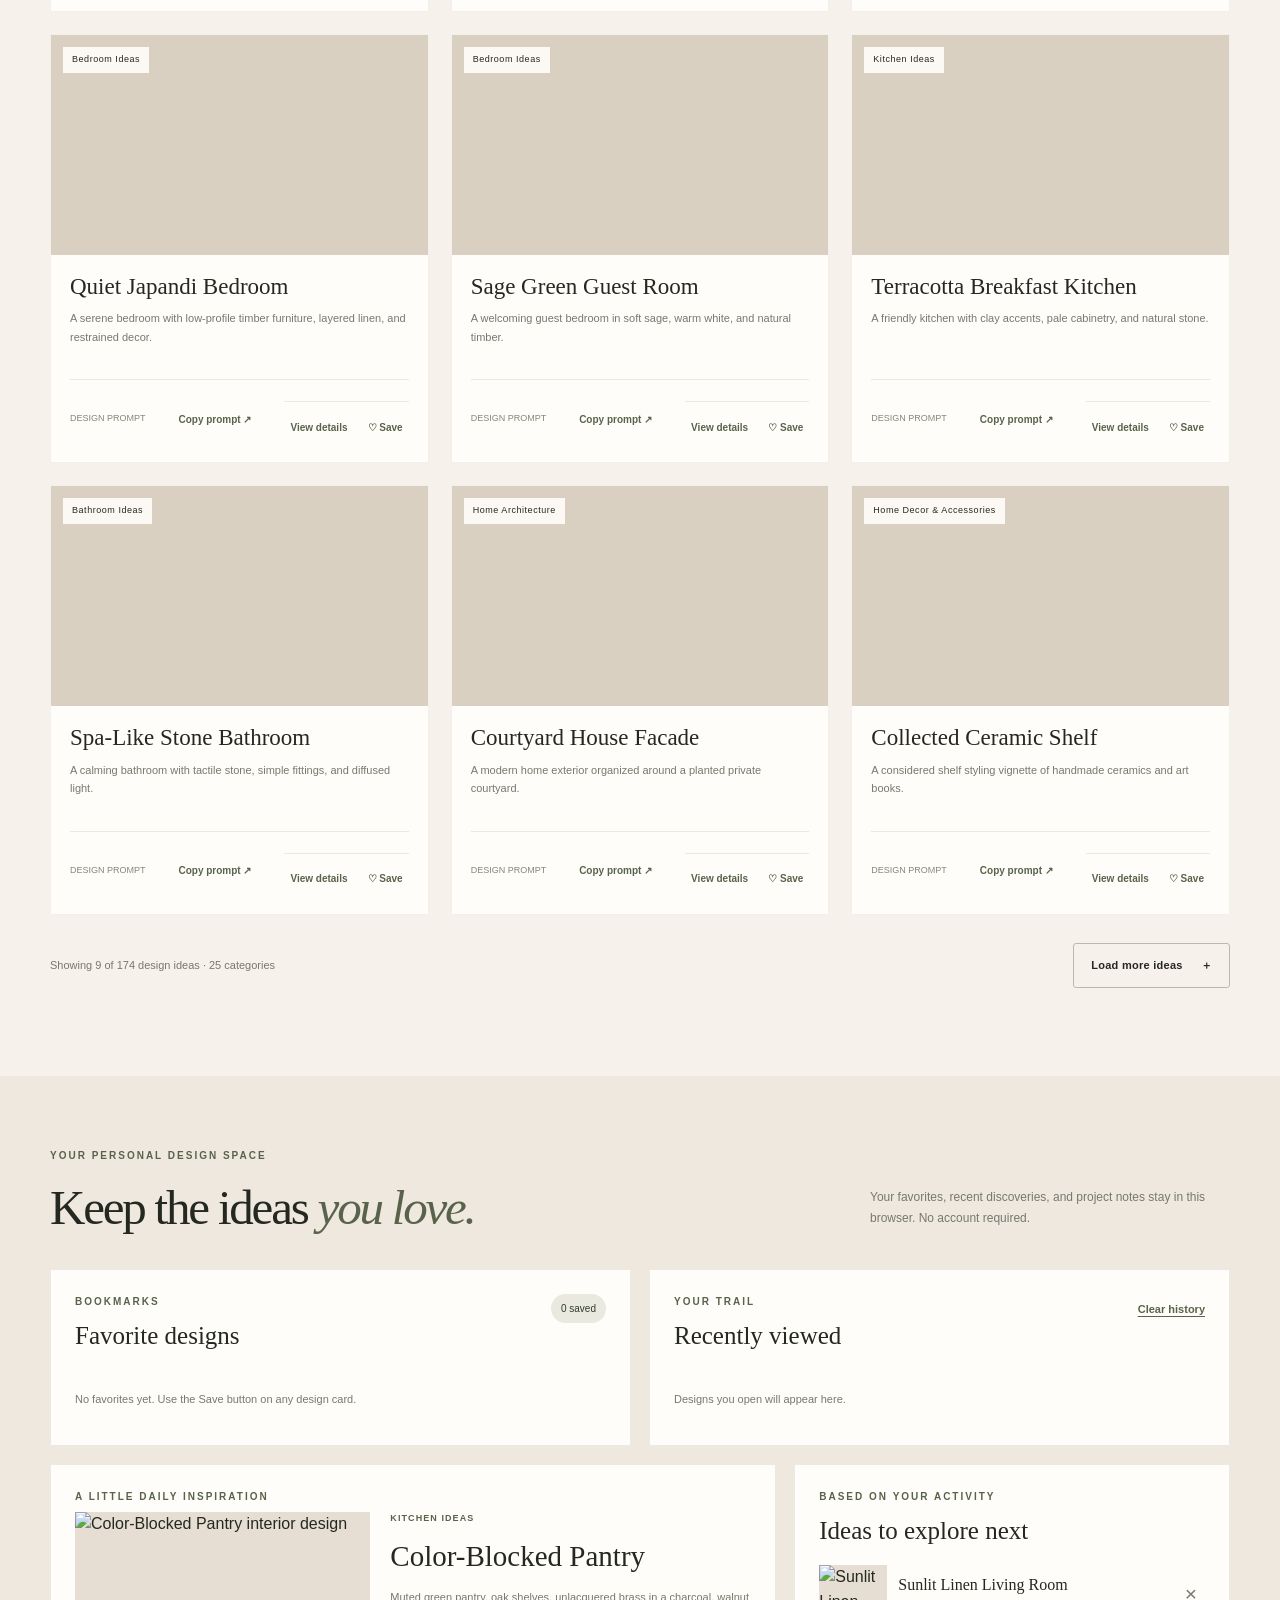
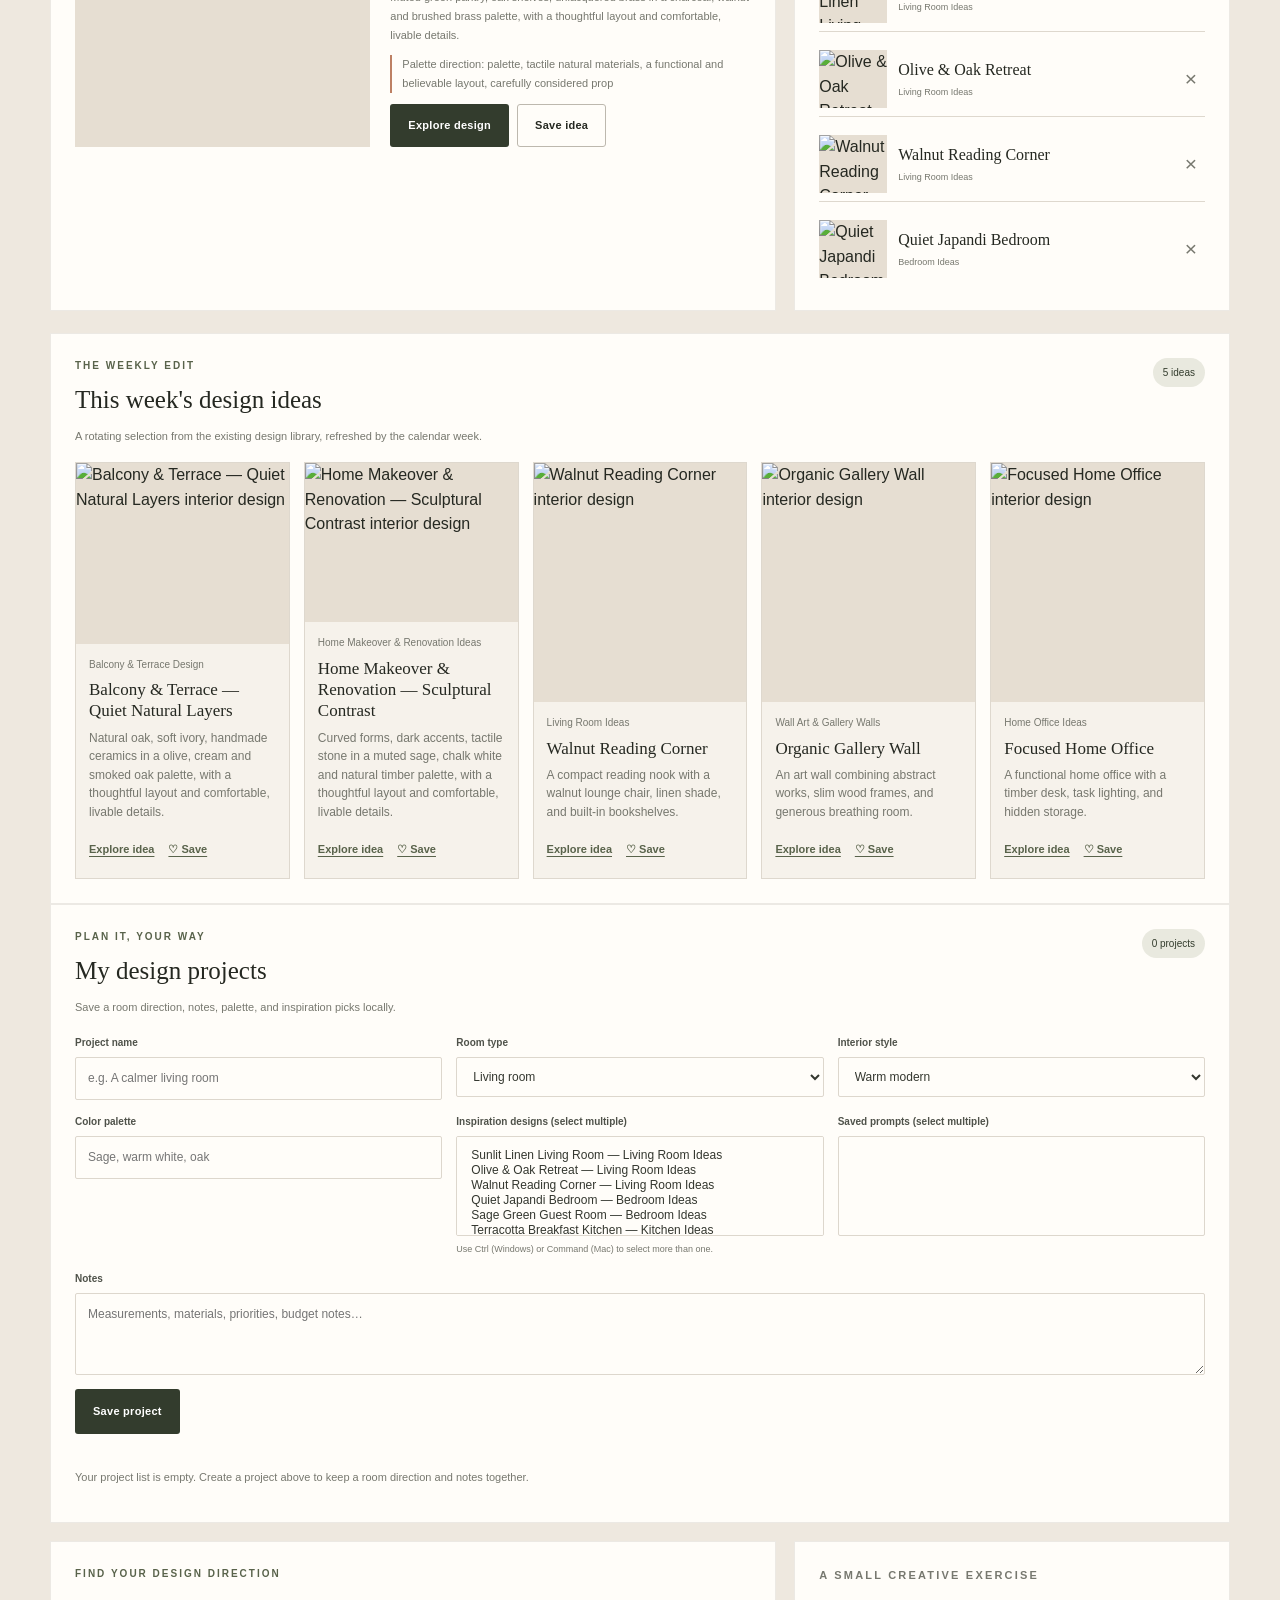
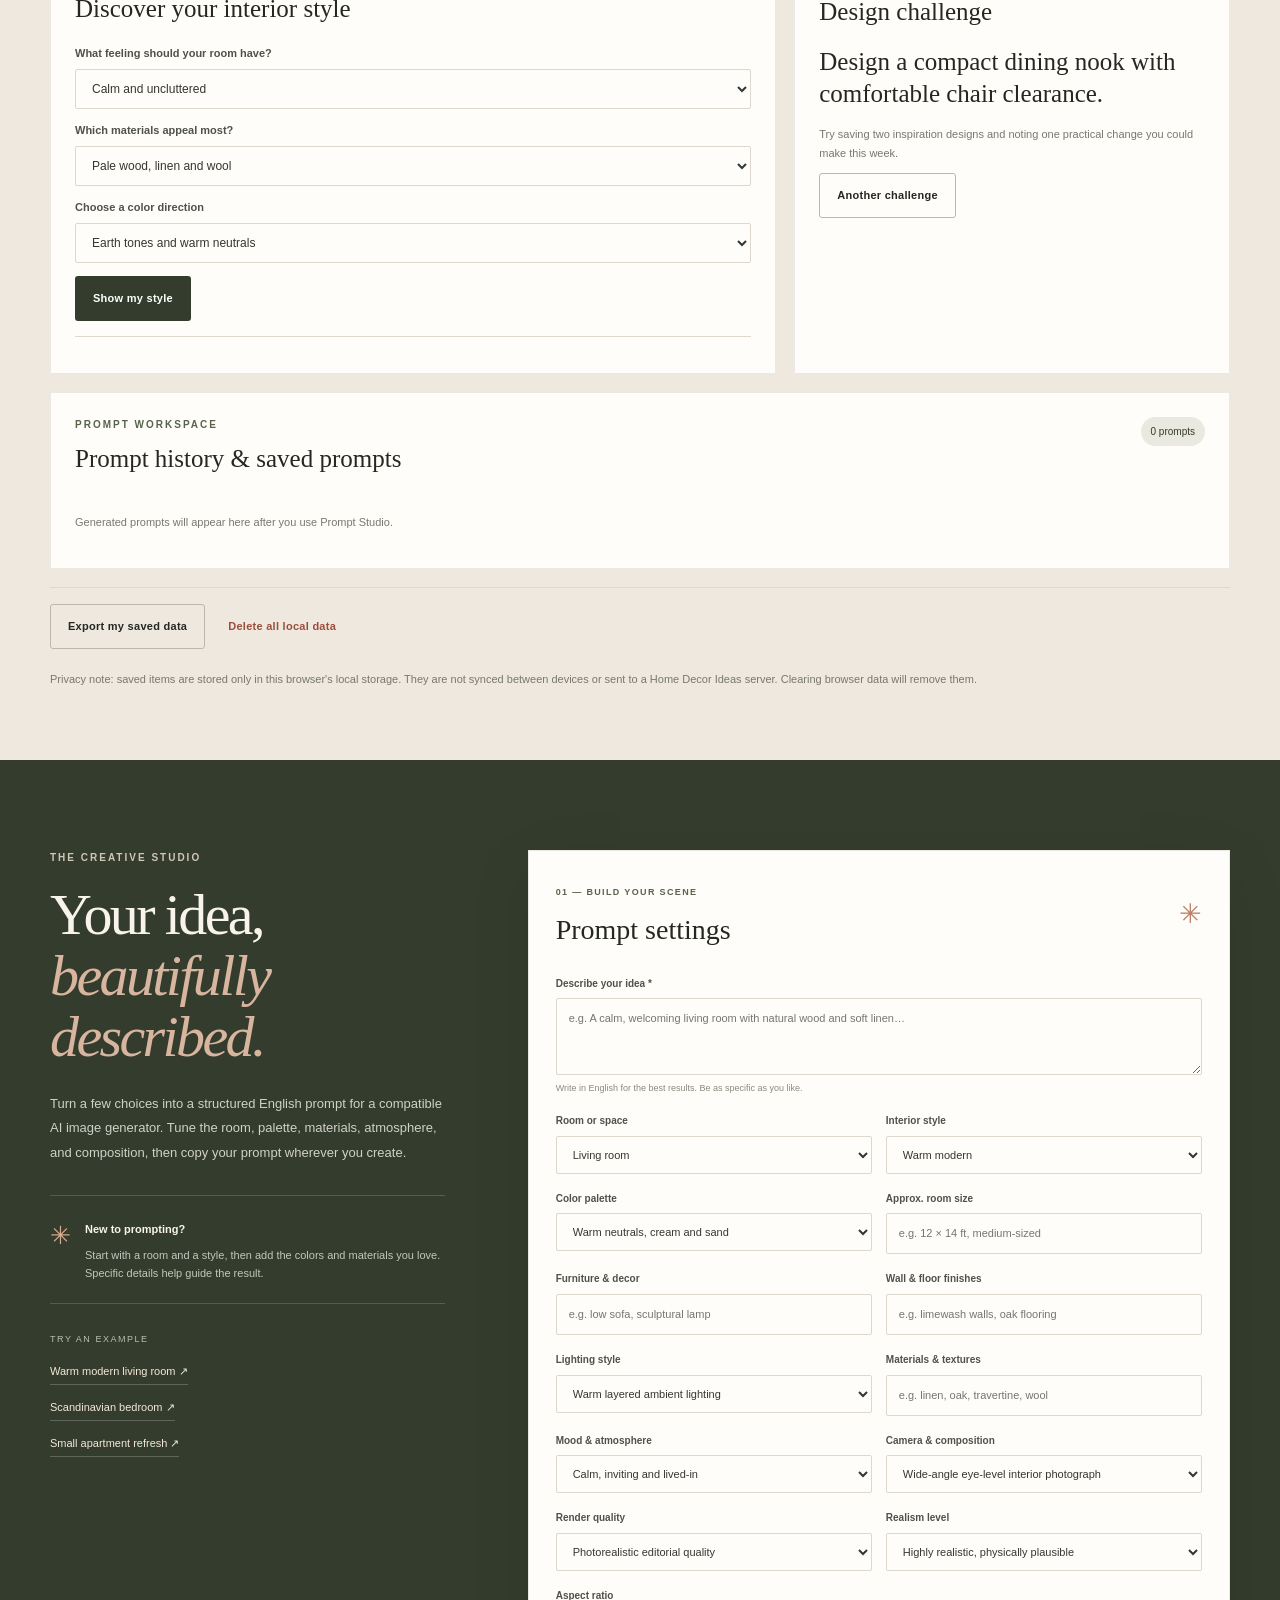
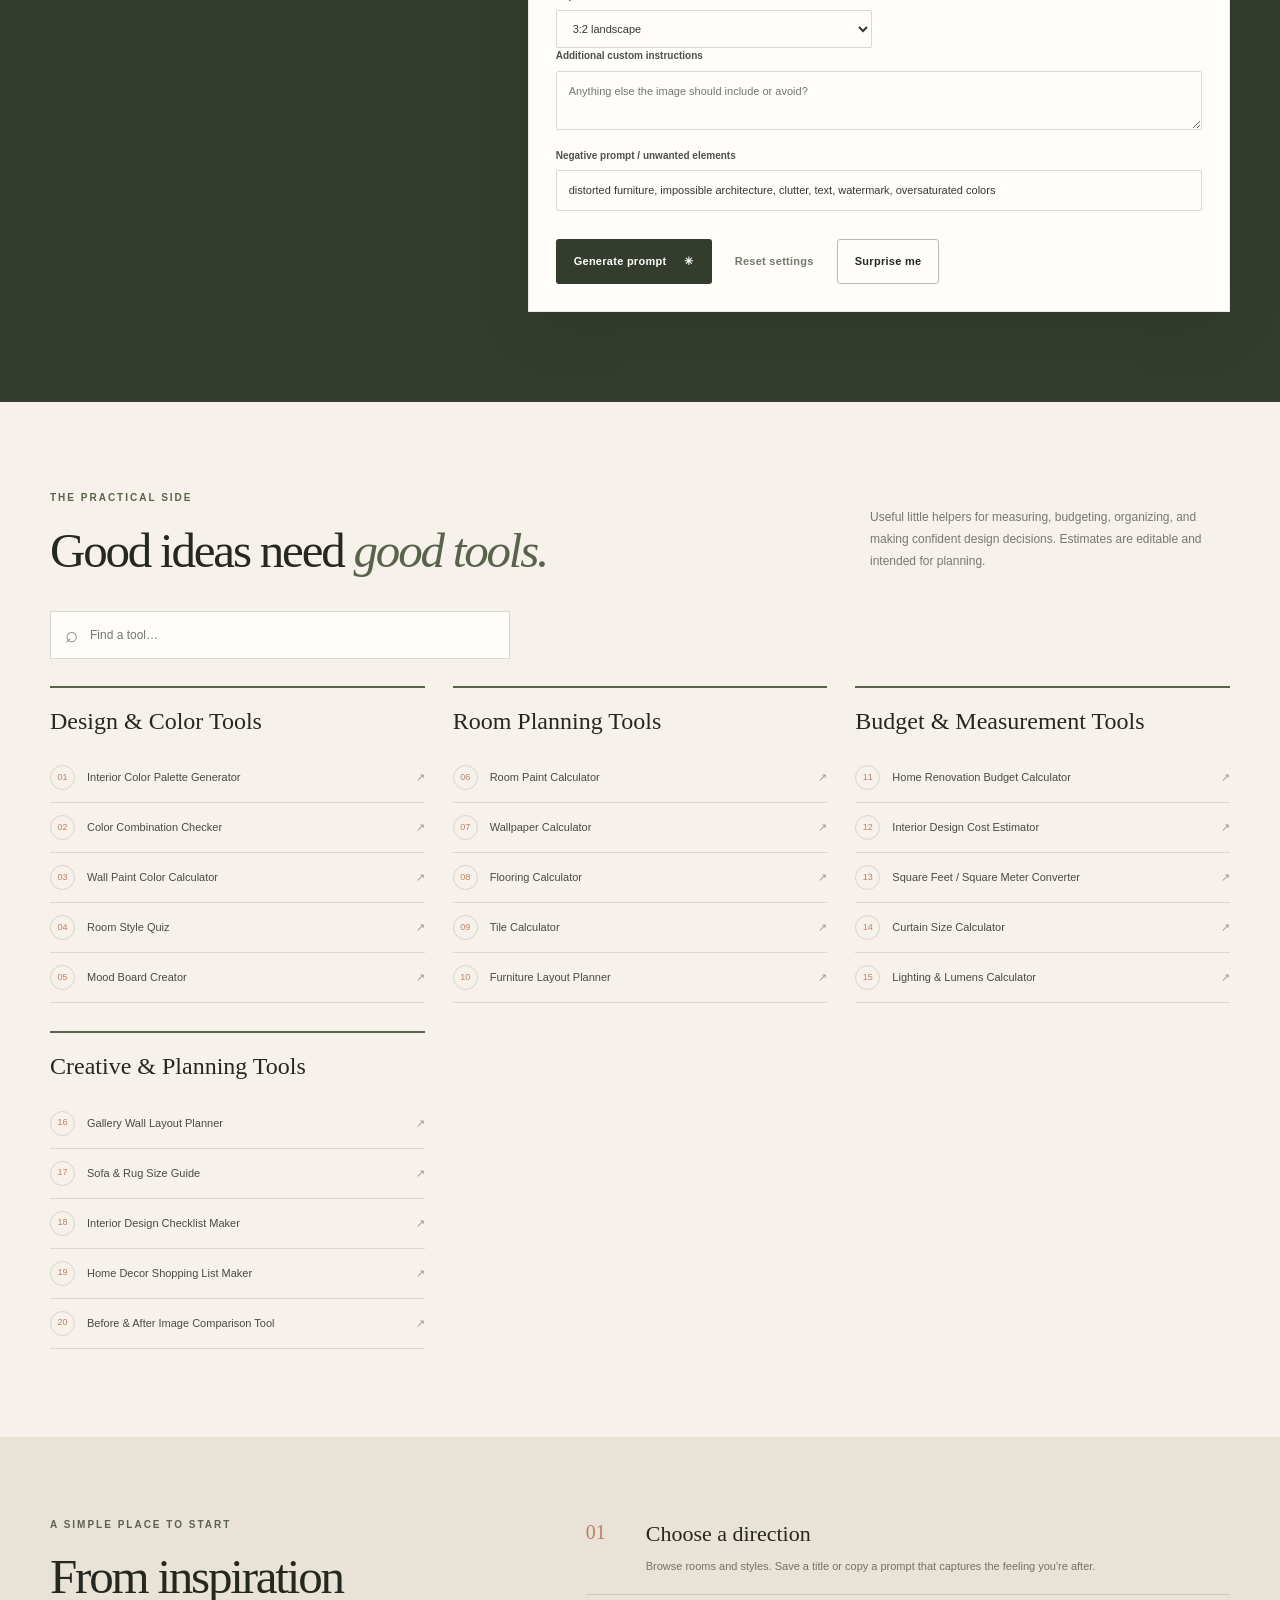
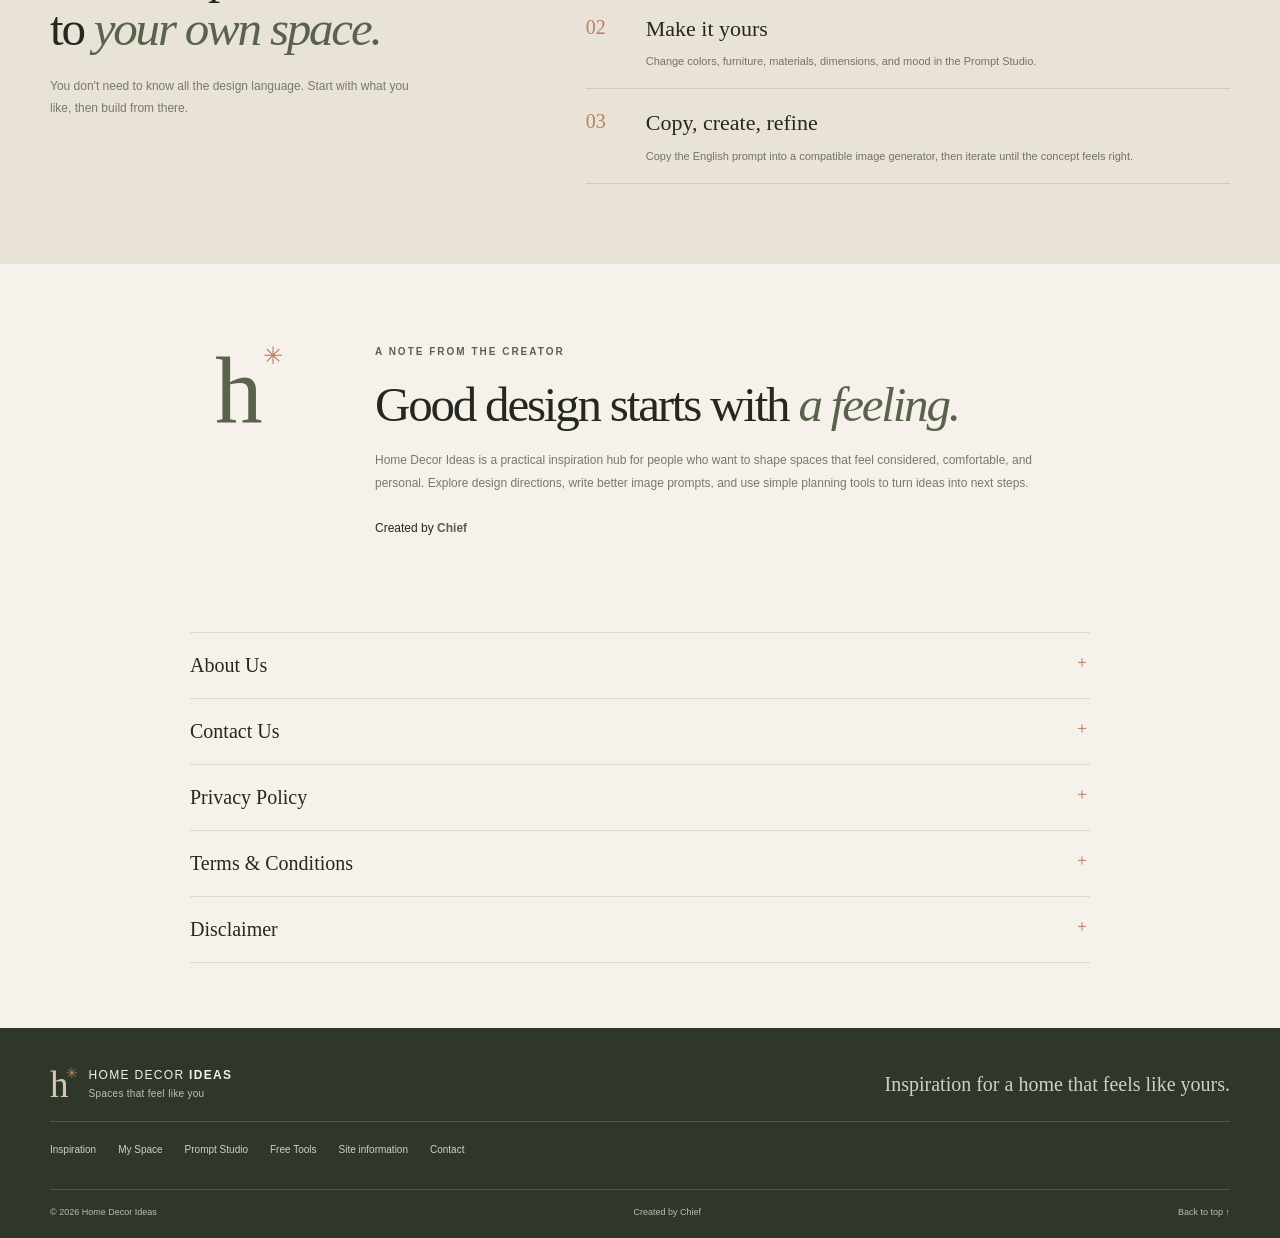
==== commit 099ad70b: "Add files via upload" ====
--- a/index.html
+++ b/index.html
@@ -3,12 +3,26 @@
 <head>
   <meta charset="utf-8">
   <meta name="viewport" content="width=device-width, initial-scale=1">
-  <meta name="theme-color" content="#f6f2eb">
-  <meta name="description" content="Home Decor Ideas — interior inspiration, AI prompt building, and practical room-planning tools.">
+  <meta name="theme-color" content="#f6f2eb" id="themeColorMeta">
+  <meta name="description" content="Explore home decor and interior design ideas, build local design prompts, and plan rooms with free practical tools.">
   <title>Home Decor Ideas — Design a Home You Love</title>
   <link rel="preconnect" href="https://images.unsplash.com">
+  <script src="theme.js"></script>
   <link rel="stylesheet" href="style.css">
+  <link rel="stylesheet" href="enhancements.css">
+  <link rel="manifest" href="manifest.json">
+  <link rel="icon" href="icons/icon-192.png" type="image/png">
+  <meta name="color-scheme" content="light dark">
+  <meta name="referrer" content="strict-origin-when-cross-origin">
+  <meta property="og:type" content="website">
+  <meta property="og:title" content="Home Decor Ideas — Design a Home You Love">
+  <meta property="og:description" content="Thoughtful interior inspiration, practical planning tools, and detailed design prompts.">
+  <meta name="twitter:card" content="summary_large_image">
+  <script type="application/ld+json">{"@context":"https://schema.org","@type":"WebSite","name":"Home Decor Ideas","description":"Interior inspiration, design prompts, and practical room-planning tools."}</script>
   <script defer src="script.js"></script>
+  <script defer src="engagement.js"></script>
+  <script defer src="i18n.js"></script>
+  <link rel="apple-touch-icon" href="icons/icon-192.png">
 </head>
 <body>
   <a class="skip-link" href="#main">Skip to content</a>
@@ -16,9 +30,11 @@
     <a class="brand" href="#home" aria-label="Home Decor Ideas home"><span class="brand-mark">h<span>✳</span></span><span>HOME DECOR <b>IDEAS</b><small>Spaces that feel like you</small></span></a>
     <button class="menu-toggle" id="menuToggle" aria-expanded="false" aria-controls="mainNav">Menu <span>☰</span></button>
     <nav id="mainNav" class="main-nav" aria-label="Main navigation">
-      <a href="#inspiration">Inspiration</a><a href="#prompt-studio">Prompt Studio</a><a href="#tools">Free Tools</a><a href="#about">About</a>
+      <a href="#inspiration">Inspiration</a><a href="#your-space">My Space</a><a href="#prompt-studio">Prompt Studio</a><a href="#tools">Free Tools</a><a href="#about">About</a>
       <a class="nav-cta" href="#prompt-studio">Create a prompt <span>↗</span></a>
     </nav>
+    <label class="language-control"><span class="sr-only" id="languageLabel">Choose language</span><select id="languageSelect" aria-labelledby="languageLabel" title="Choose language"><option value="en">English</option><option value="ur">اردو</option><option value="ar">العربية</option><option value="hi">हिन्दी</option><option value="es">Español</option><option value="fr">Français</option><option value="de">Deutsch</option><option value="pt">Português</option><option value="tr">Türkçe</option><option value="id">Bahasa Indonesia</option></select></label>
+    <button class="theme-toggle" id="themeToggle" type="button" aria-pressed="false" aria-label="Switch to dark mode" title="Switch theme"><span aria-hidden="true">◐</span><span class="theme-toggle-label">Dark mode</span></button>
   </header>
 
   <main id="main">
@@ -31,8 +47,8 @@
         <div class="hero-note"><span class="tiny-stars">✳ ✳ ✳</span><span>Ideas for every room, every budget, every kind of home.</span></div>
       </div>
       <div class="hero-art" aria-label="Interior design inspiration collage">
-        <div class="hero-photo hero-photo-main"><img src="https://images.unsplash.com/photo-1600210492486-724fe5c67fb0?auto=format&fit=crop&w=1100&q=85" alt="Warm neutral living room with natural textures" fetchpriority="high"></div>
-        <div class="hero-photo hero-photo-small"><img src="https://images.unsplash.com/photo-1616486338812-3dadae4b4ace?auto=format&fit=crop&w=600&q=80" alt="Minimal natural wood and linen interior" loading="lazy"></div>
+        <div class="hero-photo hero-photo-main"><img src="https://images.unsplash.com/photo-1600210492486-724fe5c67fb0?auto=format&fit=crop&w=1100&q=85" alt="Warm neutral living room with natural textures" fetchpriority="high" decoding="async"></div>
+        <div class="hero-photo hero-photo-small"><img src="https://images.unsplash.com/photo-1616486338812-3dadae4b4ace?auto=format&fit=crop&w=600&q=80" alt="Minimal natural wood and linen interior" loading="lazy" decoding="async"></div>
         <div class="floating-note"><span class="note-icon">✳</span><div><b>Start with a feeling</b><small>Calm · Warm · Personal</small></div></div>
         <span class="hero-stamp">THE ART OF<br>FEELING AT HOME</span>
       </div>
@@ -42,6 +58,10 @@
     <section class="intro-strip">
       <div class="section-wrap strip-inner"><span class="strip-star">✳</span><p>From the first spark of inspiration to the finishing touch, <b>make confident design decisions</b> with a little help from Home Decor Ideas.</p><a href="#tools">Explore the toolkit <span>→</span></a></div>
     </section>
+
+    <div class="ad-slot" data-ad-slot="after-intro" aria-label="Advertisement" hidden>
+      <span>Advertisement</span><div class="ad-slot-content"></div>
+    </div>
 
     <section class="section-wrap section-pad" id="inspiration">
       <div class="section-heading"><div><p class="eyebrow">THE IDEA EDIT</p><h2>Find your next <em>favorite room.</em></h2></div><p class="section-sub">Explore rooms, styles, color stories, and small details that make a house feel like home.</p></div>
@@ -53,6 +73,9 @@
       <div class="category-chips" id="categoryChips" aria-label="Quick category filters"></div>
       <div class="design-grid" id="designGrid" aria-live="polite"></div>
       <div class="library-footer"><p id="libraryCount">Loading ideas…</p><button class="btn btn-outline" id="loadMore">Load more ideas <span>＋</span></button></div>
+      <div class="ad-slot" data-ad-slot="inspiration-end" aria-label="Advertisement" hidden>
+        <span>Advertisement placement reserved</span><div class="ad-slot-content"></div>
+      </div>
     </section>
 
     <section class="prompt-section" id="prompt-studio">
@@ -82,7 +105,7 @@
           <label class="field full"><span>Additional custom instructions</span><textarea id="custom" rows="2" placeholder="Anything else the image should include or avoid?"></textarea></label>
           <label class="field full"><span>Negative prompt / unwanted elements</span><input id="negative" value="distorted furniture, impossible architecture, clutter, text, watermark, oversaturated colors" placeholder="e.g. clutter, visible cables, distorted furniture"></label>
           <div class="form-actions"><button class="btn btn-dark" type="submit">Generate prompt <span>✳</span></button><button class="btn btn-text" type="reset" id="resetPrompt">Reset settings</button></div>
-          <div class="output-wrap" id="promptOutputWrap" hidden><div class="output-heading"><div><span class="step-label">02 — YOUR GENERATED PROMPT</span><h3>Ready to create</h3></div><span class="output-badge">TEMPLATE-BASED</span></div><p class="honesty-note">This tool assembles a prompt locally using your settings. It does not call a live AI model.</p><pre id="promptOutput" tabindex="0"></pre><div class="output-actions"><button type="button" class="btn btn-dark" id="copyPrompt">Copy prompt <span>↗</span></button><button type="button" class="btn btn-outline" id="copyNegative">Copy negative prompt</button><button type="button" class="btn btn-outline" id="regeneratePrompt">Regenerate</button></div></div>
+          <div class="output-wrap" id="promptOutputWrap" hidden><div class="output-heading"><div><span class="step-label">02 — YOUR GENERATED PROMPT</span><h3>Ready to create</h3></div><span class="output-badge">TEMPLATE-BASED</span></div><p class="honesty-note">This tool assembles a prompt locally using your settings. It does not call a live AI model.</p><pre id="promptOutput" tabindex="0" contenteditable="true" role="textbox" aria-label="Generated prompt, editable"></pre><div class="output-actions"><button type="button" class="btn btn-dark" id="copyPrompt">Copy prompt <span>↗</span></button><button type="button" class="btn btn-outline" id="copyNegative">Copy negative prompt</button><button type="button" class="btn btn-outline" id="regeneratePrompt">Regenerate</button></div></div>
         </form>
       </div>
     </section>
@@ -98,6 +121,8 @@
       <div class="tool-workspace-body"><form id="activeToolForm" class="tool-form panel"></form><div class="tool-result panel" id="activeToolResult"><div class="result-empty"><span>✳</span><h3>Your results will appear here</h3><p>Enter your details and select Calculate or Create to get started.</p></div></div></div>
     </section>
 
+    <div class="ad-slot" data-ad-slot="after-tools" aria-label="Advertisement" hidden><span>Advertisement placement reserved</span><div class="ad-slot-content"></div></div>
+
     <section class="how-section">
       <div class="section-wrap how-grid"><div><p class="eyebrow">A SIMPLE PLACE TO START</p><h2>From inspiration<br>to <em>your own space.</em></h2><p class="section-sub">You don't need to know all the design language. Start with what you like, then build from there.</p></div>
         <div class="how-steps"><article><span>01</span><div><h3>Choose a direction</h3><p>Browse rooms and styles. Save a title or copy a prompt that captures the feeling you're after.</p></div></article><article><span>02</span><div><h3>Make it yours</h3><p>Change colors, furniture, materials, dimensions, and mood in the Prompt Studio.</p></div></article><article><span>03</span><div><h3>Copy, create, refine</h3><p>Copy the English prompt into a compatible image generator, then iterate until the concept feels right.</p></div></article></div>
@@ -108,16 +133,18 @@
       <div class="about-card"><div class="about-mark">h<span>✳</span></div><div><p class="eyebrow">A NOTE FROM THE CREATOR</p><h2>Good design starts with <em>a feeling.</em></h2><p>Home Decor Ideas is a practical inspiration hub for people who want to shape spaces that feel considered, comfortable, and personal. Explore design directions, write better image prompts, and use simple planning tools to turn ideas into next steps.</p><p class="creator-credit">Created by <b>Chief</b></p></div></div>
     </section>
 
+    <div class="ad-slot" data-ad-slot="before-footer" aria-label="Advertisement" hidden><span>Advertisement placement reserved</span><div class="ad-slot-content"></div></div>
+
     <section class="legal-section section-wrap" id="site-info">
       <details id="aboutDetails"><summary>About Us</summary><p>Home Decor Ideas offers design inspiration, prompt-building helpers, and practical planning calculators. It is intended for learning and early-stage planning, not as a substitute for professional architectural, engineering, electrical, or construction advice.</p></details>
       <details><summary>Contact Us</summary><p>Questions or feedback? Email <a href="mailto:chief0000019@gmail.com">chief0000019@gmail.com</a>. This static website opens your email app; it does not submit messages to a server.</p></details>
-      <details><summary>Privacy Policy</summary><p>This version runs its main features in your browser. It does not include an account system or a website-owned analytics backend. Inputs are processed locally; uploaded images used in the comparison tool stay in browser memory for the current page session and are not uploaded by this code. If you use external image URLs or third-party services, those services may collect data under their own policies. Browser clipboard access is used only when you press a copy button. No data is intentionally sent to a Home Decor Ideas server because no such backend is included.</p></details>
+      <details><summary>Privacy Policy</summary><p>The site has no account system, server-side profile, or analytics integration in this release. Favorites, recently viewed designs, projects, and prompt history are stored in your browser local storage on this device; clearing browser storage removes them. Prompt generation and calculators run locally. Images selected in the Before & After tool are previewed using temporary browser object URLs and are not uploaded by this code. Design photographs are requested from Unsplash, which may receive normal connection data such as your IP address when images load. Contact uses a mailto link and opens your own email application. Advertising scripts from an unverified third-party provider were disabled during the security review; if advertising is reintroduced, this policy must be updated to explain the provider, cookies, and consent requirements. This release does not include analytics or tracking cookies.</p></details>
       <details><summary>Terms & Conditions</summary><p>You may use this site for personal inspiration and planning. You are responsible for verifying rights to images and other materials you add, and for checking the accuracy and suitability of any plan before acting on it. Design prompts and generated concepts are not guarantees of real-world results. The site is provided as-is, without a promise of uninterrupted operation or fitness for a specific purpose.</p></details>
       <details><summary>Disclaimer</summary><p>All quantities, costs, lighting recommendations, and dimensions are estimates based on the inputs and assumptions shown. Verify measurements on site, account for doors, windows, surface conditions, product coverage, local prices, and applicable rules. Consult qualified professionals for structural changes, construction, electrical work, plumbing, and safety-sensitive decisions.</p></details>
     </section>
   </main>
-
-  <footer class="site-footer"><div class="section-wrap footer-main"><a class="brand brand-footer" href="#home"><span class="brand-mark">h<span>✳</span></span><span>HOME DECOR <b>IDEAS</b><small>Spaces that feel like you</small></span></a><p>Inspiration for a home that feels like yours.</p><div class="footer-links"><a href="#inspiration">Inspiration</a><a href="#prompt-studio">Prompt Studio</a><a href="#tools">Free Tools</a><a href="#site-info">Site information</a><a href="mailto:chief0000019@gmail.com">Contact</a></div></div><div class="section-wrap footer-bottom"><span>© <span id="year"></span> Home Decor Ideas</span><span>Created by Chief</span><a href="#home">Back to top ↑</a></div></footer>
+<!-- Advertising is intentionally inactive. Add verified provider code only after reviewing CSP and consent requirements. -->
+<footer class="site-footer"><div class="section-wrap footer-main"><a class="brand brand-footer" href="#home"><span class="brand-mark">h<span>✳</span></span><span>HOME DECOR <b>IDEAS</b><small>Spaces that feel like you</small></span></a><p>Inspiration for a home that feels like yours.</p><div class="footer-links"><a href="#inspiration">Inspiration</a><a href="#your-space">My Space</a><a href="#prompt-studio">Prompt Studio</a><a href="#tools">Free Tools</a><a href="#site-info">Site information</a><a href="mailto:chief0000019@gmail.com">Contact</a></div></div><div class="section-wrap footer-bottom"><span>© <span id="year"></span> Home Decor Ideas</span><span>Created by Chief</span><a href="#home">Back to top ↑</a></div></footer>
   <div id="toast" class="toast" role="status" aria-live="polite"></div>
 </body>
 </html>
--- a/enhancements.css
+++ b/enhancements.css
@@ -0,0 +1,148 @@
+:root{--focus-ring:#8a674f}
+:focus-visible{outline:3px solid var(--focus-ring)!important;outline-offset:3px}
+button:disabled{opacity:.55;cursor:not-allowed}
+.filter-label select{min-width:0;max-width:100%}
+.enhanced-card-actions{display:flex;gap:8px;flex-wrap:wrap;margin-top:8px;padding-top:7px;border-top:1px solid #eee8df}
+.enhanced-card-actions button{min-height:36px}
+.engagement-section{background:#eee8df}
+.engagement-section .section-pad{padding-block:72px}
+.engagement-grid{display:grid;grid-template-columns:1fr 1fr;gap:18px;margin:18px 0}
+.engagement-grid-wide{grid-template-columns:1.25fr .75fr}
+.engagement-panel{background:var(--paper-2);border:1px solid rgba(100,90,75,.12);padding:24px;min-width:0}
+.panel-title{display:flex;align-items:flex-start;justify-content:space-between;gap:14px;margin-bottom:16px}
+.panel-title h3,.engagement-panel>h3{font-family:var(--serif);font-size:25px;font-weight:400;margin:0 0 6px}
+.panel-title .eyebrow,.engagement-panel>.eyebrow{margin-bottom:8px}
+.panel-description,.storage-note{font-size:11px;color:var(--muted);line-height:1.7;margin:7px 0 0}
+.count-pill{font-size:10px;background:#e9e9df;color:var(--green-dark);padding:7px 10px;border-radius:30px;white-space:nowrap}
+.mini-design-list{display:grid;gap:10px}
+.mini-design{display:grid;grid-template-columns:68px 1fr 30px;align-items:center;gap:11px;padding:8px 0;border-bottom:1px solid var(--line);min-width:0}
+.mini-design:last-child{border-bottom:0}
+.enhanced-image{width:100%;height:100%;object-fit:cover;background:#e6ded2}
+.mini-design img{width:68px;height:58px;object-fit:cover}
+.mini-design-copy{min-width:0;display:grid;gap:3px}
+.mini-title{border:0;background:none;padding:0;text-align:left;font-family:var(--serif);font-size:16px;color:var(--ink);overflow-wrap:anywhere}
+.mini-design small{font-size:9px;color:var(--muted)}
+.mini-remove,.dialog-close{border:0;background:transparent;color:var(--muted);font-size:21px;min-width:32px;min-height:32px}
+.muted-empty{font-size:11px;line-height:1.7;color:var(--muted);padding:12px 0;margin:0}
+.daily-layout{display:grid;grid-template-columns:minmax(180px,.9fr) 1.1fr;gap:20px;align-items:center}
+.daily-layout>img{width:100%;height:235px;object-fit:cover}
+.daily-category{font-size:9px;letter-spacing:.12em;text-transform:uppercase;color:var(--green);font-weight:800;margin-bottom:8px}
+.daily-copy h3{font-family:var(--serif);font-size:29px;font-weight:400;margin:0 0 9px}
+.daily-copy>p:not(.daily-category){font-size:11px;color:var(--muted);line-height:1.7}
+.daily-palette{border-left:2px solid var(--clay);padding-left:10px}
+.daily-actions,.project-actions,.dialog-actions{display:flex;gap:8px;flex-wrap:wrap}
+.daily-actions .btn,.dialog-actions .btn{min-height:39px}
+.project-form{display:grid;grid-template-columns:repeat(3,minmax(0,1fr));gap:14px;margin:18px 0 22px}
+.project-form .field{min-width:0}
+.project-form .field-wide{grid-column:1/-1}
+.project-form .field input,.project-form .field select,.project-form .field textarea,.quiz-form .field select{width:100%;min-width:0;border:1px solid #ddd7cd;background:#fffdf9;padding:11px 12px;color:#34372f;border-radius:2px;font-size:12px}
+.project-list{display:grid;grid-template-columns:repeat(2,minmax(0,1fr));gap:12px}
+.project-card{padding:16px;border:1px solid var(--line);background:#fbf8f2;min-width:0}
+.project-card-head{display:flex;justify-content:space-between;gap:10px;align-items:start}
+.project-card h4,.quiz-panel h4,.challenge-panel h4{font-family:var(--serif);font-size:20px;font-weight:400;margin:0 0 8px;overflow-wrap:anywhere}
+.project-card small{font-size:9px;color:var(--muted);white-space:nowrap}
+.project-meta,.project-notes{font-size:11px;color:var(--muted);line-height:1.7;overflow-wrap:anywhere}
+.project-card-actions{display:flex;gap:16px}
+.text-action{border:0;background:none;color:var(--green);font-size:11px;font-weight:700;padding:7px 0;text-decoration:underline;text-underline-offset:3px}
+.danger-action{color:#9b4d3d}
+.quiz-form{display:grid;gap:13px;margin-top:16px}
+.quiz-form .field>span{font-size:11px;font-weight:700}
+.quiz-form .btn{justify-self:start}
+#quizResult{margin-top:15px;padding-top:12px;border-top:1px solid var(--line)}
+#quizResult p{font-size:11px;line-height:1.7;color:var(--muted)}
+.quiz-picks{display:flex;flex-wrap:wrap;gap:12px}
+.challenge-panel h4{font-size:25px;line-height:1.3;margin:14px 0}
+.challenge-panel p{font-size:11px;color:var(--muted);line-height:1.7}
+.prompt-history-list{display:grid;gap:12px}
+.prompt-history-item{display:flex;justify-content:space-between;gap:18px;padding:12px 0;border-bottom:1px solid var(--line)}
+.prompt-history-item strong{font-family:var(--serif);font-size:17px;font-weight:400}
+.prompt-history-item p{font-size:11px;line-height:1.6;color:var(--muted);margin:5px 0}
+.prompt-history-item small{font-size:9px;color:var(--muted)}
+.prompt-history-actions{display:flex;gap:12px;align-items:center;flex-shrink:0}
+.storage-note{padding:14px 0 0}
+.design-dialog{width:min(720px,calc(100% - 28px));max-height:min(88vh,900px);border:0;padding:0;background:var(--paper-2);color:var(--ink);box-shadow:0 20px 80px rgba(0,0,0,.28)}
+.design-dialog::backdrop{background:rgba(28,31,25,.68);backdrop-filter:blur(3px)}
+.dialog-head{display:flex;justify-content:flex-end;padding:8px 12px 0}
+.dialog-content{padding:0 28px 28px}
+.dialog-content #dialogMedia img{max-height:330px;width:100%;object-fit:cover}
+.dialog-content h2{font-family:var(--serif);font-size:36px;font-weight:400;margin:8px 0}
+.dialog-content h3{font-family:var(--serif);font-weight:400;font-size:20px;margin:18px 0 5px}
+.dialog-content p{font-size:12px;line-height:1.8;color:var(--muted);overflow-wrap:anywhere}
+.dialog-content #dialogPrompt{background:#f1ede5;padding:14px;max-height:180px;overflow:auto;color:#505249}
+@media(max-width:850px){.engagement-grid,.engagement-grid-wide{grid-template-columns:1fr}.daily-layout{grid-template-columns:1fr 1fr}.project-form{grid-template-columns:1fr 1fr}}
+@media(max-width:560px){.engagement-section .section-pad{padding-block:48px}.engagement-panel{padding:17px}.daily-layout{grid-template-columns:1fr}.daily-layout>img{height:210px}.project-form,.project-list{grid-template-columns:1fr}.project-form .field-wide{grid-column:auto}.prompt-history-item{display:block}.prompt-history-actions{margin-top:8px}.enhanced-card-actions{gap:4px}.enhanced-card-actions button{font-size:10px}.design-dialog{max-height:92vh}.dialog-content{padding:0 17px 20px}.dialog-content h2{font-size:29px}.dialog-content #dialogMedia img{max-height:220px}}
+@media(prefers-reduced-motion:reduce){.enhanced-image{transition:none!important}}
+.data-controls{display:flex;gap:12px;flex-wrap:wrap;margin-top:18px;padding-top:16px;border-top:1px solid var(--line)}
+.project-form select[multiple]{min-height:100px}
+.project-form small{font-size:9px;color:var(--muted);line-height:1.5}
+
+/* Language control and intentional RTL layout support. */
+.language-control{display:flex;align-items:center;margin-inline-start:10px;flex:0 0 auto}
+.language-control select{max-width:132px;min-height:38px;padding:6px 26px 6px 9px;border:1px solid var(--line);background:var(--paper-2);color:var(--ink);font-size:11px;border-radius:2px}
+.sr-only{position:absolute!important;width:1px;height:1px;padding:0;margin:-1px;overflow:hidden;clip:rect(0,0,0,0);white-space:nowrap;border:0}
+html[dir="rtl"] body{text-align:start}
+html[dir="rtl"] .site-header,html[dir="rtl"] .main-nav,html[dir="rtl"] .hero-actions,html[dir="rtl"] .section-heading,html[dir="rtl"] .panel-title,html[dir="rtl"] .daily-actions,html[dir="rtl"] .project-actions{direction:rtl}
+html[dir="rtl"] .daily-palette{border-left:0;border-right:2px solid var(--clay);padding-left:0;padding-right:10px}
+html[dir="rtl"] .eyebrow-line{order:2}
+html[dir="rtl"] .design-tag{left:auto;right:12px}
+html[dir="rtl"] .language-control{margin-inline-start:0;margin-inline-end:10px}
+@media(max-width:850px){.language-control{margin-inline-start:auto;margin-inline-end:8px}.language-control select{max-width:112px}.site-header{gap:8px}}
+@media(max-width:560px){.language-control select{max-width:98px;font-size:10px}.site-header{padding-inline:14px}}
+@media(prefers-reduced-motion:reduce){html{scroll-behavior:auto}*,*::before,*::after{scroll-behavior:auto!important;animation-duration:.01ms!important;animation-iteration-count:1!important;transition-duration:.01ms!important}}
+
+/* Weekly discovery and native search suggestions */
+.weekly-panel{margin-top:22px}
+.weekly-ideas{display:grid;grid-template-columns:repeat(5,minmax(0,1fr));gap:14px}
+.weekly-idea{min-width:0;border:1px solid var(--line);background:var(--paper);display:flex;flex-direction:column}
+.weekly-idea>.enhanced-image{width:100%;aspect-ratio:4/3;object-fit:cover}
+.weekly-idea-copy{padding:13px;display:flex;flex:1;flex-direction:column;align-items:flex-start}
+.weekly-idea-copy small{color:var(--muted);font-size:10px}
+.weekly-idea-copy h4{margin:7px 0;font:500 17px/1.25 Georgia,serif}
+.weekly-idea-copy p{margin:0 0 12px;color:var(--muted);font-size:12px;line-height:1.55}
+.weekly-idea-actions{display:flex;gap:14px;flex-wrap:wrap;margin-top:auto}
+.weekly-idea-actions .text-action{font-size:11px}
+@media(max-width:1000px){.weekly-ideas{grid-template-columns:repeat(3,minmax(0,1fr))}}
+@media(max-width:640px){.weekly-ideas{grid-template-columns:repeat(2,minmax(0,1fr));gap:9px}.weekly-idea-copy{padding:10px}.weekly-idea-copy h4{font-size:15px}}
+@media(max-width:380px){.weekly-ideas{grid-template-columns:1fr}}
+
+/* Advertising placeholders stay hidden until a verified provider integration is configured. */
+.ad-slot{width:min(calc(100% - 48px),980px);min-height:0;margin:22px auto;padding:10px;border:1px dashed var(--line);background:rgba(255,253,249,.55);text-align:center;color:var(--muted);font-size:10px;letter-spacing:.12em;text-transform:uppercase}
+.ad-slot[hidden]{display:none!important}
+.ad-slot-content{min-height:0}
+@media(prefers-reduced-motion:reduce){*,*::before,*::after{scroll-behavior:auto!important;animation-duration:.01ms!important;animation-iteration-count:1!important;transition-duration:.01ms!important}}
+html[dir="rtl"] .mini-title{text-align:right}
+html[dir="rtl"] .daily-palette{border-left:0;border-right:2px solid var(--clay);padding-left:0;padding-right:10px}
+
+
+/* Premium theme system */
+:root { color-scheme: light; --surface-elevated:#fffdf9; --surface-soft:#eee8df; --control-bg:#fffdf9; --control-border:#ded8ce; --focus-ring:#8a674f; }
+:root[data-theme="dark"] { color-scheme:dark; --paper:#20251f; --paper-2:#292f28; --ink:#f1eee6; --muted:#b4b5a9; --line:#41483e; --green:#b4c19f; --green-dark:#a8b796; --clay:#d69a7c; --sand:#343a31; --surface-elevated:#2b322a; --surface-soft:#252b24; --control-bg:#252b24; --control-border:#4a5247; --shadow:0 18px 50px rgba(0,0,0,.28); --focus-ring:#e1b49a; }
+.theme-toggle { min-height:38px; display:inline-flex; align-items:center; justify-content:center; gap:7px; padding:7px 10px; border:1px solid var(--line); border-radius:3px; background:var(--paper-2); color:var(--ink); font-size:11px; white-space:nowrap; }
+.theme-toggle:hover { border-color:var(--green); }
+:root[data-theme="dark"] body, :root[data-theme="dark"] .engagement-section { background:var(--paper); color:var(--ink); }
+:root[data-theme="dark"] .site-header { background:rgba(32,37,31,.94); border-color:var(--line); }
+:root[data-theme="dark"] .main-nav { color:#d1d3c8; }
+:root[data-theme="dark"] .main-nav .nav-cta, :root[data-theme="dark"] .btn-dark { background:#a8b796; color:#20251f; }
+:root[data-theme="dark"] .hero-lede, :root[data-theme="dark"] .section-sub, :root[data-theme="dark"] .hero-note, :root[data-theme="dark"] .hero-bottom, :root[data-theme="dark"] .daily-copy>p:not(.daily-category), :root[data-theme="dark"] .project-meta, :root[data-theme="dark"] .project-notes, :root[data-theme="dark"] .challenge-panel p { color:var(--muted); }
+:root[data-theme="dark"] .intro-strip, :root[data-theme="dark"] .engagement-panel, :root[data-theme="dark"] .project-card, :root[data-theme="dark"] .weekly-idea, :root[data-theme="dark"] .panel, :root[data-theme="dark"] .design-card, :root[data-theme="dark"] .tool-card, :root[data-theme="dark"] .about-card, :root[data-theme="dark"] .legal-section details { background:var(--surface-elevated); color:var(--ink); border-color:var(--line); }
+:root[data-theme="dark"] .search-box, :root[data-theme="dark"] .filter-label select, :root[data-theme="dark"] .project-form .field input, :root[data-theme="dark"] .project-form .field select, :root[data-theme="dark"] .project-form .field textarea, :root[data-theme="dark"] .quiz-form .field select, :root[data-theme="dark"] input, :root[data-theme="dark"] select, :root[data-theme="dark"] textarea { background:var(--control-bg); color:var(--ink); border-color:var(--control-border); }
+:root[data-theme="dark"] .btn-outline { color:var(--ink); border-color:var(--control-border); }
+:root[data-theme="dark"] .count-pill { background:#3a4437; color:#e1e8d8; }
+:root[data-theme="dark"] .mini-title, :root[data-theme="dark"] .panel-title h3, :root[data-theme="dark"] .engagement-panel>h3, :root[data-theme="dark"] .daily-copy h3, :root[data-theme="dark"] .project-card h4, :root[data-theme="dark"] .quiz-panel h4, :root[data-theme="dark"] .challenge-panel h4, :root[data-theme="dark"] .weekly-idea-copy h4 { color:var(--ink); }
+:root[data-theme="dark"] .design-dialog { background:var(--paper-2); color:var(--ink); }
+:root[data-theme="dark"] .site-footer, :root[data-theme="dark"] .prompt-section { background:#171c17; color:#f1eee6; }
+:root[data-theme="dark"] .footer-links, :root[data-theme="dark"] .footer-bottom { color:#c0c4b8; }
+:root[data-theme="dark"] .toast { background:#e7eadf; color:#20251f; }
+:root[data-theme="dark"] .ad-slot { background:#252b24; border-color:var(--line); color:var(--muted); }
+:root[data-theme="dark"] .hero-photo { background:#343a31; }
+:root[data-theme="dark"] .floating-note { background:#2b322a; color:var(--ink); }
+:root[data-theme="dark"] .strip-inner p b { color:#c2d0ae; }
+:root[data-theme="dark"] .brand small { color:var(--muted); }
+:root[data-theme="dark"] .brand { color:var(--ink); }
+:root[data-theme="dark"] .language-control select { background:var(--control-bg); color:var(--ink); border-color:var(--control-border); }
+:root[data-theme="dark"] .category-chip { color:var(--ink); border-color:var(--line); }
+:root[data-theme="dark"] .category-chip.active { background:#a8b796; color:#20251f; }
+:root[data-theme="dark"] .mini-design, :root[data-theme="dark"] .prompt-history-item { border-color:var(--line); }
+:root[data-theme="dark"] .skip-link { background:#fff; color:#111; }
+@media(max-width:1000px){.site-header{gap:10px}.theme-toggle{padding-inline:8px}}
+@media(max-width:640px){.theme-toggle{min-height:34px;font-size:10px}.theme-toggle-label{display:none}.site-header{flex-wrap:wrap}}
